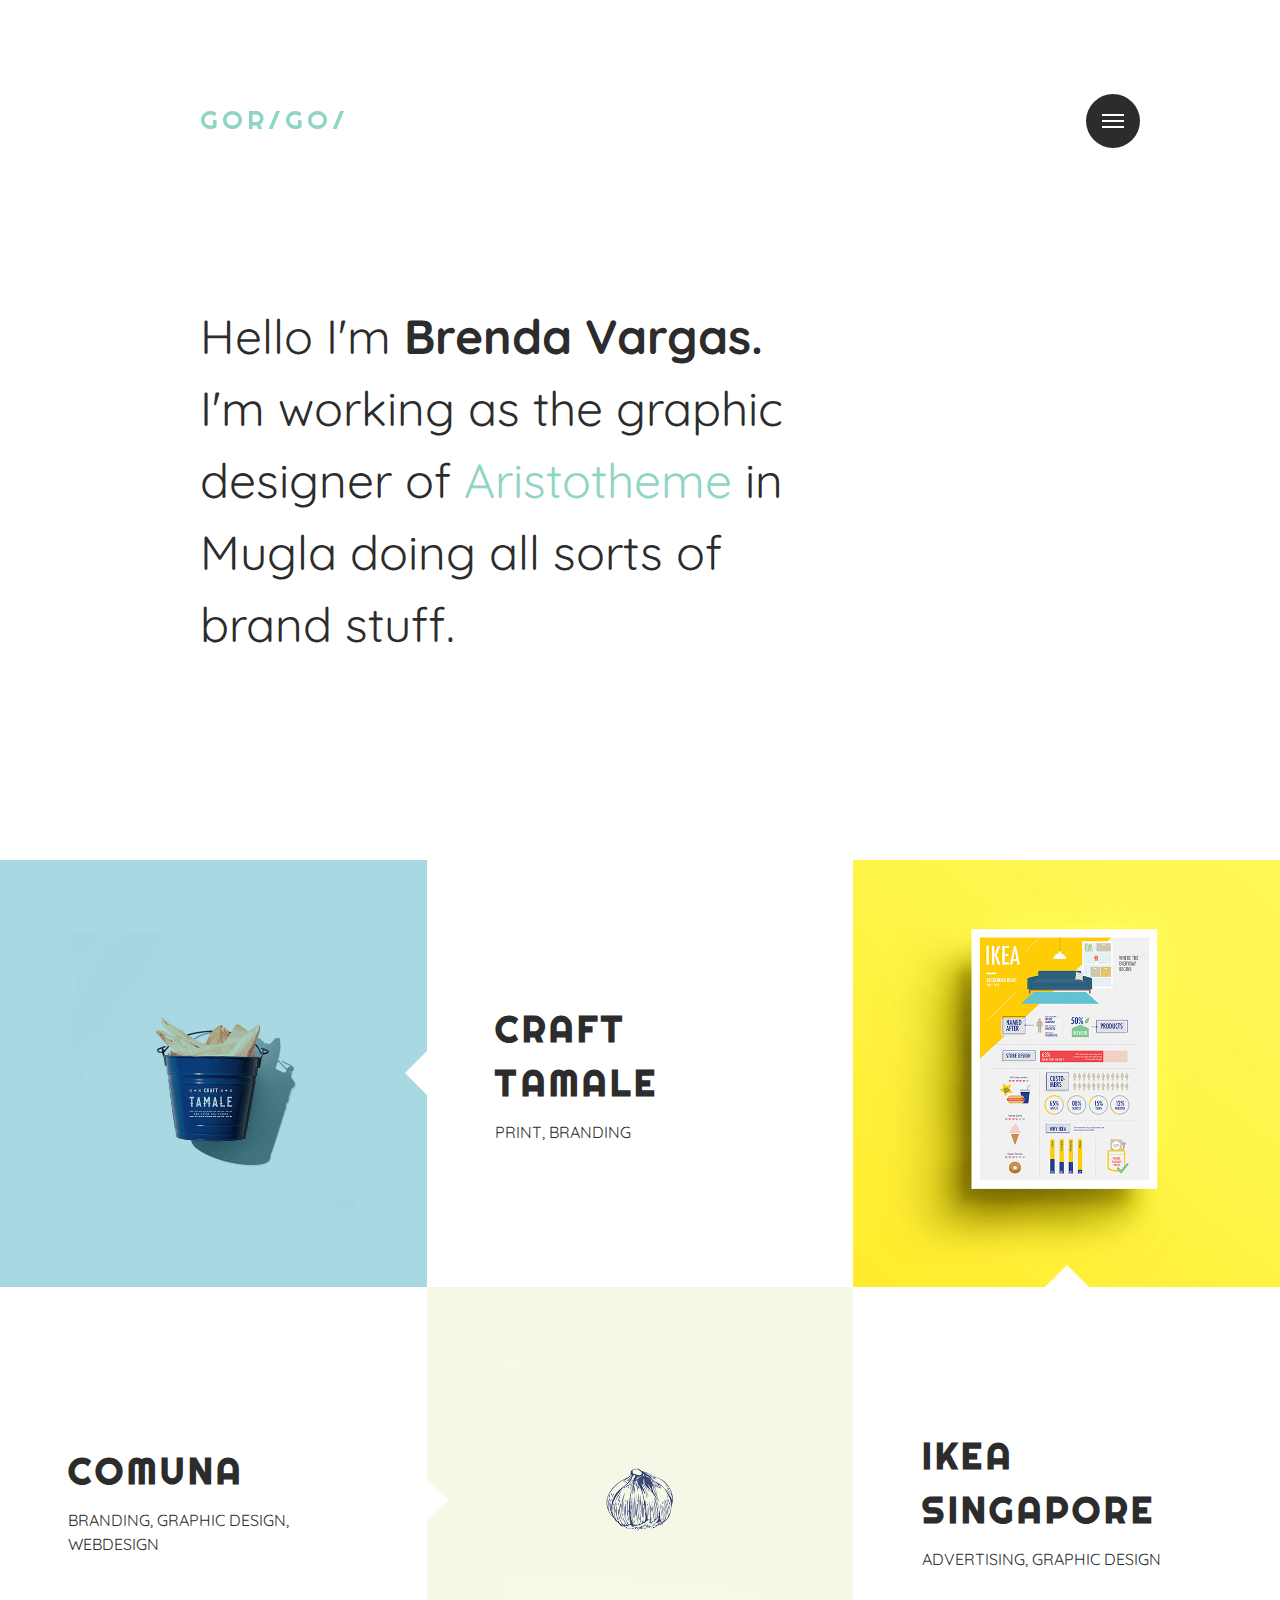
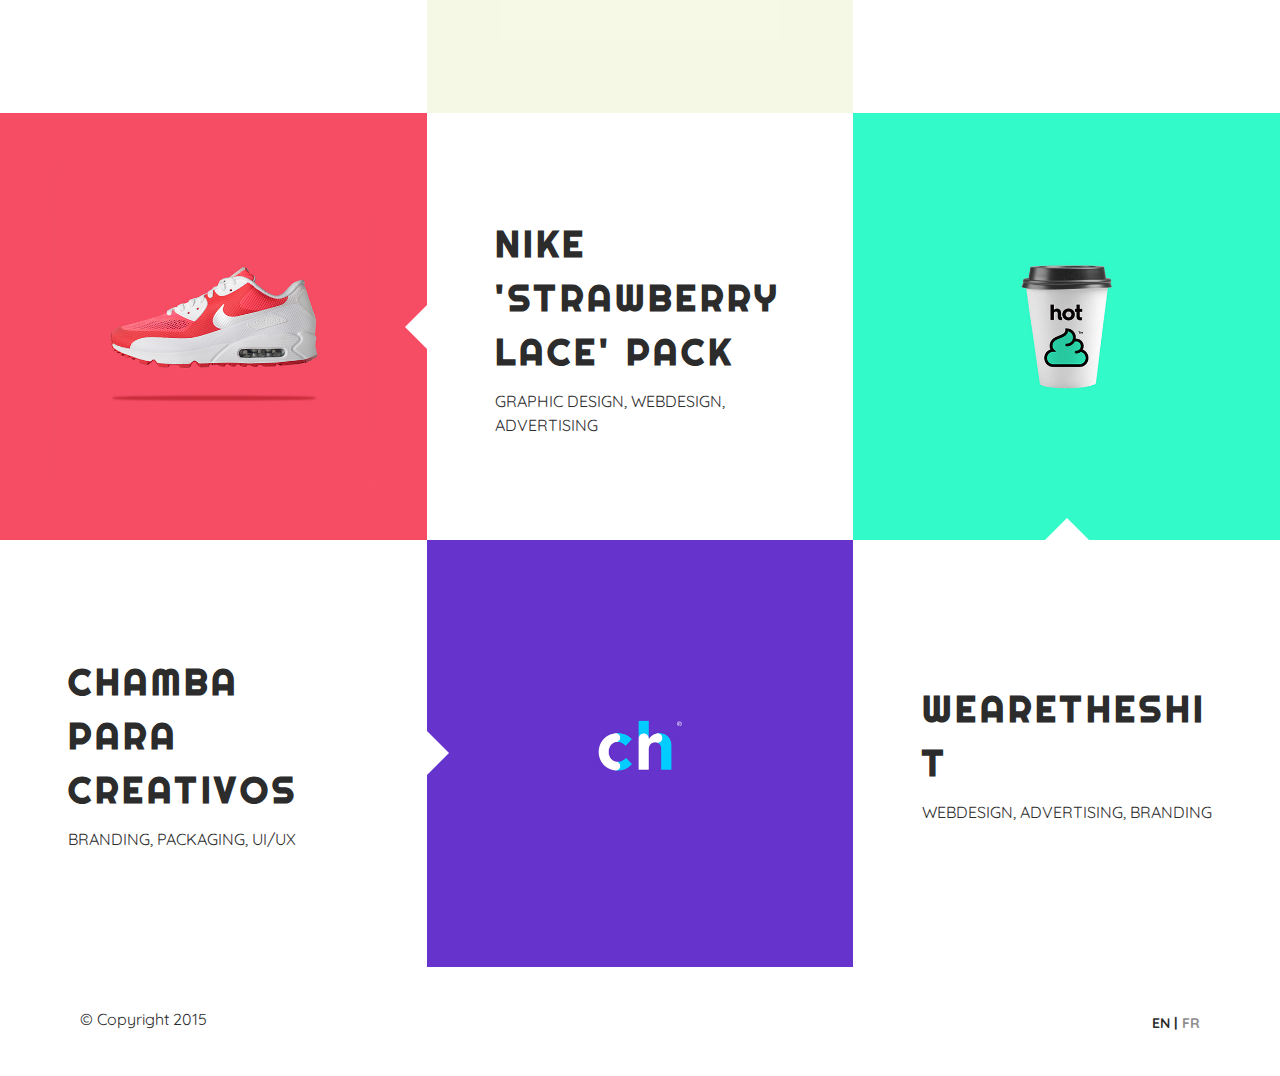
==== index.html @ 6a3af5d9 "template" ====
<!DOCTYPE html>
<html lang="en" class="no-js">
<head>
<meta http-equiv="Content-Type" content="text/html; charset=utf-8" >
    <meta charset="utf-8" />
    <meta name="viewport" content="width=device-width" />
    <meta http-equiv="x-ua-compatible" content="ie=edge">
    <title>GOR/GO/</title>
 
    <link rel="stylesheet" href="style.css" media="screen" />
   

    <link href='http://fonts.googleapis.com/css?family=Righteous&subset=latin,latin-ext' rel='stylesheet' type='text/css'>
    <link href='http://fonts.googleapis.com/css?family=Quicksand:300,400,700' rel='stylesheet' type='text/css'>

     <script src="scripts/modernizr.js"></script>

</head>

<body>


    
    <a href="#cd-nav" class="cd-nav-trigger">Menu 
        <span class="cd-nav-icon"></span>

        <svg x="0px" y="0px" width="54px" height="54px" viewBox="0 0 54 54">
            <circle fill="transparent" stroke="#90D4C5" stroke-width="2" cx="27" cy="27" r="25" stroke-dasharray="157 157" stroke-dashoffset="157"></circle>
        </svg>
    </a>
        
    <div id="cd-nav" class="cd-nav">
        <div class="cd-navigation-wrapper">
            <div class="cd-half-block">


                <nav>
                    <ul class="cd-primary-nav">
                        <li><a href="index.html" class="selected">Showcase</a></li>
                        <li><a href="news.html">News</a></li>
                        <li><a href="profile.html">Profile</a></li>
                        <li><a href="#">Docs</a></li>
                        <li><a href="#">Contact</a></li>
                    </ul>
                </nav>
            </div><!-- .cd-half-block -->
            
            <div class="cd-half-block">
                <address>
                    <ul class="cd-contact-info">
                        <li><a href="mailto:info@myemail.co">info@myemail.co</a></li>
                        <li>0244-12345678</li>
                    </ul>
                    <ul class="cd-contact-socials">
                        <li><a href="#0">Instagram</a></li>   
                        <li><a href="#0">Behance</a></li>   
                        <li><a href="#0">Dribbble</a></li>    
                    </ul>
                </address>
            </div> <!-- .cd-half-block -->
        </div> <!-- .cd-navigation-wrapper -->
    </div> <!-- .cd-nav -->

    <div class="site-container">

        <header class="site-header cf">
            <div class="site-title"><a href="index.html">GOR/GO/</a></div>

            <div class="cf"></div>

            <div class="site-tagline">
                <p>Hello  I'm <strong>Brenda Vargas.</strong> I'm working as the graphic designer of <a href="http://aristotheme.com" target="_blank">Aristotheme</a> in Mugla doing all sorts of brand stuff. </p>
            </div>
            
        </header><!-- / .site-header -->

        <section class="site-content">
            
            
            <div class="projects-feed cf">

                <article class="project cf">
                    <a href="portfolio-item.html" title="Craft Tamale">
                        <div class="thumb">
                            <div data-picture data-alt="">
                                <div data-src="img/portfolio-1.jpg"></div>
                                
                                <!--[if (lt IE 9) & (!IEMobile)]>
                                <div data-src="img/portfolio-1.jpg"></div>
                                <![endif]-->
                                
                                <noscript>
                                    <img src="img/portfolio-1.jpg" alt="" />
                                </noscript>
                            </div>
                        </div>

                        <div class="project-content-container">
                            <div class="project-content">
                                <div class="table">
                                    <div class="table-cell">
                                        <h2 class="thumbnail-title">Craft Tamale</h2>
                                        
                                        <p class="thumbnail-description">Print, Branding</p>
                                    </div>
                                </div>
                            </div>
                        </div>

                        <div class="overlay"></div>
                    </a>
                </article>
                <article class="project cf">
                    <a href="portfolio-item.html" title="IKEA Singapore">
                        <div class="thumb">
                            <div data-picture data-alt="">
                                <div data-src="img/portfolio-2.jpg"></div>
                                
                                <!--[if (lt IE 9) & (!IEMobile)]>
                                <div data-src="img/portfolio-2.jpg"></div>
                                <![endif]-->
                                
                                <noscript>
                                    <img src="img/portfolio-2.jpg" alt="" />
                                </noscript>
                            </div>
                        </div>

                        <div class="project-content-container">
                            <div class="project-content">
                                <div class="table">
                                    <div class="table-cell">
                                        <h2 class="thumbnail-title">IKEA Singapore</h2>
                                        
                                        <p class="thumbnail-description">Advertising, Graphic Design</p>
                                    </div>
                                </div>
                            </div>
                        </div>

                        <div class="overlay"></div>
                    </a>
                </article>
                <article class="project cf">
                    <a href="portfolio-item.html" title="Comuna">
                        <div class="thumb">
                            <div data-picture data-alt="">
                                <div data-src="img/portfolio-3.jpg"></div>
                                
                                <!--[if (lt IE 9) & (!IEMobile)]>
                                <div data-src="img/portfolio-3.jpg"></div>
                                <![endif]-->
                                
                                <noscript>
                                    <img src="img/portfolio-3.jpg" alt="" />
                                </noscript>
                            </div>
                        </div>

                        <div class="project-content-container">
                            <div class="project-content">
                                <div class="table">
                                    <div class="table-cell">
                                        <h2 class="thumbnail-title">Comuna</h2>
                                        
                                        <p class="thumbnail-description">Branding, Graphic Design, Webdesign</p>
                                    </div>
                                </div>
                            </div>
                        </div>

                        <div class="overlay"></div>
                    </a>
                </article>
                <article class="project cf">
                    <a href="portfolio-item.html" title="Nike 'Strawberry Lace' Pack">
                        <div class="thumb">
                            <div data-picture data-alt="">
                                <div data-src="img/portfolio-4.jpg"></div>
                                
                                <!--[if (lt IE 9) & (!IEMobile)]>
                                <div data-src="img/portfolio-4.jpg"></div>
                                <![endif]-->
                                
                                <noscript>
                                    <img src="img/portfolio-4.jpg" alt="" />
                                </noscript>
                            </div>
                        </div>

                        <div class="project-content-container">
                            <div class="project-content">
                                <div class="table">
                                    <div class="table-cell">
                                        <h2 class="thumbnail-title">Nike 'Strawberry Lace' Pack</h2>
                                        
                                        <p class="thumbnail-description">Graphic Design, Webdesign, Advertising</p>
                                    </div>
                                </div>
                            </div>
                        </div>

                        <div class="overlay"></div>
                    </a>
                </article>
                <article class="project cf">
                    <a href="portfolio-item.html" title="Wearetheshit">
                        <div class="thumb">
                            <div data-picture data-alt="">
                                <div data-src="img/portfolio-5.jpg"></div>
                                
                                <!--[if (lt IE 9) & (!IEMobile)]>
                                <div data-src="img/portfolio-5.jpg"></div>
                                <![endif]-->
                                
                                <noscript>
                                    <img src="img/portfolio-5.jpg" alt="" />
                                </noscript>
                            </div>
                        </div>

                        <div class="project-content-container">
                            <div class="project-content">
                                <div class="table">
                                    <div class="table-cell">
                                        <h2 class="thumbnail-title">Wearetheshit</h2>
                                        
                                        <p class="thumbnail-description">Webdesign, Advertising, Branding</p>
                                    </div>
                                </div>
                            </div>
                        </div>

                        <div class="overlay"></div>
                    </a>
                </article>
                <article class="project cf">
                    <a href="portfolio-item.html" title="Chamba para Creativos">
                        <div class="thumb">
                            <div data-picture data-alt="">
                                <div data-src="img/portfolio-6.jpg"></div>
                                
                                <!--[if (lt IE 9) & (!IEMobile)]>
                                <div data-src="img/portfolio-6.jpg"></div>
                                <![endif]-->
                                
                                <noscript>
                                    <img src="img/portfolio-6.jpg" alt="" />
                                </noscript>
                            </div>
                        </div>

                        <div class="project-content-container">
                            <div class="project-content">
                                <div class="table">
                                    <div class="table-cell">
                                        <h2 class="thumbnail-title">Chamba para Creativos</h2>
                                        
                                        <p class="thumbnail-description">Branding, Packaging, UI/UX</p>
                                    </div>
                                </div>
                            </div>
                        </div>

                        <div class="overlay"></div>
                    </a>
                </article>
            <!--END .projects-feed-->
            </div>
                        
        <!--END .site-content-->
        </section>

         <footer class="site-footer cf">
            <p class="footer-text">© Copyright 2015 </p>
            <nav class="languages" role="navigation">
              <ul>
             
                <li class="active"><a href="#">EN |</a></li>
                <li><a href="#">FR</a></li>
             
              </ul>
            </nav> 
        </footer>
    <!--END .site-container-->
    </div>

    <script src="scripts/jquery-2.1.4.min.js"></script>
    <script src="scripts/jquery.fitvids.js"></script>
    <script src="scripts/jquery.imagesloaded.min.js"></script>
    <script src="scripts/main.js"></script>  
 

</body>
</html>
---- style.css ----
/*
Template Name: Gorgo
Author: Levent Usta
Author URI: http://www.aristotheme.com
Description: A template by Aristotheme.
*/

/*=================================*/
/*  Table of Contents
/*  - Reset & Clearfix Styles
/*  - Main Styles
/*      - Titles
/*      - Navigation Styles
/*      - Projects Feed
/*          - Project Assets
/*          - Project Content
/*          - Paginations
/*  - News
/*  - Structure
/*  - Grid
/*  - Footer Styles
/*  - Media Queries


/*=================================*/

/*=================================*/
/* Reset & Clearfix Styles
/*=================================*/

html, body, div, span, applet, object, iframe, h1, h2, h3, h4, h5, h6, p, blockquote, pre, a, abbr, acronym, address, big, cite, code, del, dfn, em, font, img, ins, kbd, q, s, samp, small, strike, strong, sub, sup, tt, var, b, u, i, center, dl, dt, dd, ol, ul, li, fieldset, form, label, legend, table, caption, tbody, tfoot, thead, tr, th, td { margin: 0; padding: 0; border: 0; outline: 0; font-size: 100%; vertical-align: baseline; background: transparent; } body { line-height: 1; } ol, ul { list-style: none; } blockquote, q { quotes: none; } blockquote:before, blockquote:after, q:before, q:after { content: ''; content: none; } :focus { outline: 0; } ins { text-decoration: none; } del { text-decoration: line-through; } table { border-collapse: collapse; border-spacing: 0; }

.cf:before, .cf:after { content: " "; display: table; } .cf:after { clear: both; }

/*=================================*/
/* Main Styles
/*=================================*/

* { box-sizing: border-box; }
html {
    font-family: sans-serif; /* 1 */
    -ms-text-size-adjust: 100%; /* 2 */
    -webkit-text-size-adjust: 100%; /* 2 */
}
body {
    background: #FFFFFF;
    color: #2c2c2c;
    font-family: 'quicksand', Arial, sans-serif;
    font-size: 18px;
    line-height: 1.65;
    opacity: 0;
    overflow-x: hidden;
    transition: opacity 0.25s ease-in 0.1s;
    word-wrap: break-word;
    -webkit-text-size-adjust: none;
}
body.loaded,
.no-js body {
    opacity: 1;
}
a, a:visited {
    color: #90D4C5;
    text-decoration: none;
    transition: color 0.1s ease-in-out;
}
a:hover, a:active {
    color: #2c2c2c;
    text-decoration: none;
}

h1,h2,h3 {
    font-weight: bold;
    line-height: 1.5;
}
h1 {
    font-size: 2.2rem;
    letter-spacing: -1px;
    margin: 0 0 40px;
}

h2 {
    font-size: 1.8rem;
    margin: 0;
}

h3 {
    font-size: 1.4rem;
}

h4 {
    font-size: 1.2rem;
}

h5 {
    font-size: 1rem;
}

h6 {
    font-size: .8rem;
}

h3,
h4,
h5,
h6 {
    text-transform: uppercase;
    margin: 0 0 10px;
}
h4,
h5,
h6 {
   font-weight: normal;
}
p,li {
    font-weight: 400;
    font-size: 1.2rem;
    line-height: 1.5;
    margin: 0 0 20px;
}
small {
    font-weight: 300;
    font-size: 1rem;
    color: #747474
}
img {
    height: auto;
    max-width: 100%;
    vertical-align: bottom;
}

hr{
    border: 0;
    height: 4px;
    margin: 40px 0;
    background: #000;
}

pre,
code,
samp {
    font-family: "quicksand", Consolas, monospace;
    font-size: inherit;
}

pre,
code {
    background-color: #eee;
    border-radius: 3px;
}

pre {
    margin-top: 0;
    margin-bottom: 1rem;
    overflow-x: scroll;
    padding: 1rem;
}

.example {
  border-bottom-left-radius: 0;
  border-bottom-right-radius: 0;
  background-color: #fafafa;
  position: relative;
  padding: 2rem 1rem;
}

.example-title {
  position: absolute;
  top: 0;
  right: 0;
  background-color: #eee;
  padding: 0 1rem;
  border-top-right-radius: 3px;
  border-bottom-left-radius: 3px;
}
.example + pre {
  border-top-left-radius: 0;
  border-top-right-radius: 0;
  /*border: 1px solid #ccc;*/
  /*border-top: 0;*/
}
pre {
  margin-bottom: 2rem;
}

/*===== Titles =====*/
.site-title {
    font-family: 'Righteous',helvetica,sans-serif;
    font-size: 26px;
    color: #90D4C5;
    line-height: 1.5em;
    position: relative;
    z-index: 12;
    letter-spacing: 4px;
    margin-bottom: 120px;
}
.site-title a {
    position: fixed;
}
.site-title a,
.site-title a:visited { color: #90D4C5; }
.site-title a:hover,
.site-title a:active {
    color: #90D4C5;
    opacity: 0.8;
}
.site-title div { display: inline; }
.site-tagline {
    clear: both;
    margin-bottom: 40px;
    width: 100%;
}
.site-tagline p {
    color: #2c2c2c;
    font-size: 21px;
    text-align: left;
    width: 90%;
}
.site-tagline a,
.site-tagline a:visited { color: #90D4C5; }
.site-tagline a:hover {
    color: #2c2c2c;
}
/*=================================*/
/* Language Styles
/*=================================*/
.languages {
    position: relative;
    z-index: 1;
    float: right;
    -webkit-transition: -webkit-transform 0.5s;
    -moz-transition: -moz-transform 0.5s;
    transition: transform 0.5s;
}
.languages ul {
    list-style: none;
    margin: 0;
    padding: 0;
}
.languages ul li {
    display: inline-block;
    margin: 0;
}
.languages ul li a {
    color: #8e8e8e;
    font-weight: bold;
    font-size: 14px;
    line-height: 14px;
}
.languages ul li a:hover {
    color: #90D4C5; 
}

.languages ul li.active a {
    color: #2c2c2c;
}
/*=================================*/
/* Navigation Styles
/*=================================*/
.cd-nav-trigger {
    position: fixed;
    z-index: 999;
    right: 20px;
    top: 34px;
    height: 54px;
    width: 54px;
    background-color: #2c2c2c;
    border-radius: 50%;
    /* image replacement */
    overflow: hidden;
    text-indent: 100%;
    white-space: nowrap;
    -webkit-transition: -webkit-transform 0.5s;
    -moz-transition: -moz-transform 0.5s;
    transition: transform 0.5s;
}
.cd-nav-trigger .cd-nav-icon {
    /* icon created in CSS */
    position: absolute;
    z-index: 12;
    left: 50%;
    top: 50%;
    bottom: auto;
    right: auto;
    -webkit-transform: translateX(-50%) translateY(-50%);
    -moz-transform: translateX(-50%) translateY(-50%);
    -ms-transform: translateX(-50%) translateY(-50%);
    -o-transform: translateX(-50%) translateY(-50%);
    transform: translateX(-50%) translateY(-50%);
    width: 22px;
    height: 2px;
    background-color: #ffffff;
}
.cd-nav-trigger .cd-nav-icon::before, .cd-nav-trigger .cd-nav-icon:after {
    /* upper and lower lines of the menu icon */
    content: '';
    position: absolute;
    top: 0;
    right: 0;
    width: 100%;
    height: 100%;
    background-color: inherit;
    /* Force Hardware Acceleration in WebKit */
    -webkit-transform: translateZ(0);
    -moz-transform: translateZ(0);
    -ms-transform: translateZ(0);
    -o-transform: translateZ(0);
    transform: translateZ(0);
    -webkit-backface-visibility: hidden;
    backface-visibility: hidden;
    -webkit-transition: -webkit-transform 0.5s, width 0.5s, top 0.3s;
    -moz-transition: -moz-transform 0.5s, width 0.5s, top 0.3s;
    transition: transform 0.5s, width 0.5s, top 0.3s;
}
.cd-nav-trigger .cd-nav-icon::before {
    -webkit-transform-origin: right top;
    -moz-transform-origin: right top;
    -ms-transform-origin: right top;
    -o-transform-origin: right top;
    transform-origin: right top;
    -webkit-transform: translateY(-6px);
    -moz-transform: translateY(-6px);
    -ms-transform: translateY(-6px);
    -o-transform: translateY(-6px);
    transform: translateY(-6px);
}
.cd-nav-trigger .cd-nav-icon::after {
    -webkit-transform-origin: right bottom;
    -moz-transform-origin: right bottom;
    -ms-transform-origin: right bottom;
    -o-transform-origin: right bottom;
    transform-origin: right bottom;
    -webkit-transform: translateY(6px);
    -moz-transform: translateY(6px);
    -ms-transform: translateY(6px);
    -o-transform: translateY(6px);
    transform: translateY(6px);
}
.no-touch .cd-nav-trigger:hover .cd-nav-icon::after {
    top: 2px;
}
.no-touch .cd-nav-trigger:hover .cd-nav-icon::before {
    top: -2px;
}
.cd-nav-trigger svg {
    position: absolute;
    top: 0;
    left: 0;
}
.cd-nav-trigger circle {
    /* circle border animation */
    -webkit-transition: stroke-dashoffset 0.4s 0s;
    -moz-transition: stroke-dashoffset 0.4s 0s;
    transition: stroke-dashoffset 0.4s 0s;
}
.navigation-is-open .cd-nav-trigger {
    /* rotate trigger when navigation becomes visible */
    -webkit-transform: rotate(180deg);
    -moz-transform: rotate(180deg);
    -ms-transform: rotate(180deg);
    -o-transform: rotate(180deg);
    transform: rotate(180deg);
}
.navigation-is-open .cd-nav-trigger .cd-nav-icon::after,
.navigation-is-open .cd-nav-trigger .cd-nav-icon::before {
    /* animate arrow --> from hamburger to arrow */
    width: 50%;
    -webkit-transition: -webkit-transform 0.5s, width 0.5s;
    -moz-transition: -moz-transform 0.5s, width 0.5s;
    transition: transform 0.5s, width 0.5s;
}
.navigation-is-open .cd-nav-trigger .cd-nav-icon::before {
    -webkit-transform: rotate(45deg);
    -moz-transform: rotate(45deg);
    -ms-transform: rotate(45deg);
    -o-transform: rotate(45deg);
    transform: rotate(45deg);
}
.navigation-is-open .cd-nav-trigger .cd-nav-icon::after {
    -webkit-transform: rotate(-45deg);
    -moz-transform: rotate(-45deg);
    -ms-transform: rotate(-45deg);
    -o-transform: rotate(-45deg);
    transform: rotate(-45deg);
}
.no-touch .navigation-is-open .cd-nav-trigger:hover .cd-nav-icon::after, .no-touch .navigation-is-open .cd-nav-trigger:hover .cd-nav-icon::before {
    top: 0;
}
.navigation-is-open .cd-nav-trigger circle {
    stroke-dashoffset: 0;
    -webkit-transition: stroke-dashoffset 0.4s 0.3s;
    -moz-transition: stroke-dashoffset 0.4s 0.3s;
    transition: stroke-dashoffset 0.4s 0.3s;
}
.cd-nav {
    position: fixed;
    z-index: 12;
    top: 0;
    left: 0;
    height: 100%;
    width: 100%;
    background-color: #2c2c2c;
    visibility: hidden;
    -webkit-transition: visibility 0s 0.7s;
    -moz-transition: visibility 0s 0.7s;
    transition: visibility 0s 0.7s;
}
.cd-nav .cd-navigation-wrapper {
    /* all navigation content */
    padding: 20px;
    height: 100%;
    overflow-y: auto;
    -webkit-overflow-scrolling: touch;
   
    /* Force Hardware Acceleration in WebKit */
    -webkit-transform: translateZ(0);
    -moz-transform: translateZ(0);
    -ms-transform: translateZ(0);
    -o-transform: translateZ(0);
    transform: translateZ(0);
    -webkit-backface-visibility: hidden;
    backface-visibility: hidden;
    -webkit-transform: translateX(-50%);
    -moz-transform: translateX(-50%);
    -ms-transform: translateX(-50%);
    -o-transform: translateX(-50%);
    transform: translateX(-50%);
    -webkit-transition: -webkit-transform 0.7s;
    -moz-transition: -moz-transform 0.7s;
    transition: transform 0.7s;
    -webkit-transition-timing-function: cubic-bezier(0.86, 0.01, 0.77, 0.78);
    -moz-transition-timing-function: cubic-bezier(0.86, 0.01, 0.77, 0.78);
    transition-timing-function: cubic-bezier(0.86, 0.01, 0.77, 0.78);
}
.navigation-is-open .cd-nav {
    visibility: visible;
    -webkit-transition: visibility 0s 0s;
    -moz-transition: visibility 0s 0s;
    transition: visibility 0s 0s;
}
.navigation-is-open .cd-nav .cd-navigation-wrapper {
    -webkit-transform: translateX(0);
    -moz-transform: translateX(0);
    -ms-transform: translateX(0);
    -o-transform: translateX(0);
    transform: translateX(0);
    -webkit-transition: -webkit-transform 0.5s;
    -moz-transition: -moz-transform 0.5s;
    transition: transform 0.5s;
    -webkit-transition-timing-function: cubic-bezier(0.82, 0.01, 0.77, 0.78);
    -moz-transition-timing-function: cubic-bezier(0.82, 0.01, 0.77, 0.78);
    transition-timing-function: cubic-bezier(0.82, 0.01, 0.77, 0.78);
}
 
.cd-nav .cd-primary-nav {
    margin-top: 90px;
}
.cd-nav .cd-primary-nav a {
    font-size: 21px;
    display: inline-block;
}
.cd-nav .cd-primary-nav a.selected {
    color: #ffffff;
}
.no-touch .cd-nav .cd-primary-nav a:hover {
    color: #ffffff;
}
.cd-nav .cd-contact-info {
    margin-top: 20px;
    margin-bottom: 20px;
}
.cd-nav .cd-contact-info li {
    margin-bottom: 0.5em;
    line-height: 1.2;
    color: rgba(255, 255, 255, 0.3);
}
.cd-nav .cd-contact-info a {
    color: #ffffff;
    color: rgba(255, 255, 255, 0.3);
}
.cd-nav .cd-contact-info a:hover {
    color: #ffffff;
    color: rgba(255, 255, 255, 1);
}
.cd-nav .cd-contact-info span {
    display: block;
}
.cd-nav .cd-contact-info li, 
.cd-nav .cd-contact-info a, 
.cd-nav .cd-contact-info span {
    font-size: 18px;
}

.cd-nav .cd-contact-socials li {
    line-height: 1.8;
}
.cd-nav .cd-contact-socials a {
    color: rgba(255, 255, 255, 0.3);
    text-transform: uppercase;
    letter-spacing: 2px;
    font-size: 16px
}
.cd-nav .cd-contact-socials a:hover {
    color: #fff;
}
.no-js main {
    height: auto;
    overflow: visible;
}

.no-js .cd-nav {
    position: static;
    visibility: visible;
}
.no-js .cd-nav .cd-navigation-wrapper {
    height: auto;
    overflow: visible;
    padding: 100px 5%;
    -webkit-transform: translateX(0);
    -moz-transform: translateX(0);
    -ms-transform: translateX(0);
    -o-transform: translateX(0);
    transform: translateX(0);
}
/*===== Projects Feed =====*/
.projects-feed {
    clear: both;
}
.projects-feed .project {
    background: #fff;
    opacity: 0;
    overflow: hidden;
    position: relative;
    transition: opacity 0.25s ease-in 0.1s;
    width: 100%;
}
.no-js .projects-feed .project,
.projects-feed .loaded {
    opacity: 1;
}
.projects-feed .project .overlay {
    background: #ffffff;
    background: rgba(255, 255, 255, 0.6);
    height: 100%;
    opacity: 0;
    position: absolute;
    top: 0; right: 0; bottom: 0; left: 0;
    -webkit-transition: opacity 0.15s ease-in-out;
    transition: opacity 0.15s ease-in-out;
    width: 100%;
}
.no-touch .projects-feed .project a:hover .overlay {
    opacity: 1;
}
.projects-feed .project-content-container {
    position: relative;
    width: 100%;
    padding-bottom: 100%;
}
.projects-feed .project-content-container::before {
    border-left: 22px solid transparent;
    border-right: 22px solid transparent;
    border-bottom: 22px solid #fff;
    content: '';
    display: block;
    height: 0;
    margin: auto;
    position: absolute;
    top: -22px; left: 0; right: 0;
    width: 0;
}
.projects-feed .project-content {
    position: absolute;
    top: 0; right: 0; bottom: 0; left: 0;
    padding: 20px;
}
.table {
    display: table;
    height: 100%;
    width: 100%;
}
.table-cell {
    display: table-cell;
    height: 100%;
    width: 100%;
    vertical-align: middle;
}
.thumbnail-title {
    color: #2c2c2c;
    font-family: 'Righteous',helvetica,sans-serif;
    font-size: 21px;
    margin: 0 auto 10px auto;
    text-align: left;
    letter-spacing: 4px;
    text-transform:uppercase;
    max-width: 360px;
    width: 75%;
    word-wrap: break-word;
}
.thumbnail-description {
    color: #2c2c2c;
    font-family: 'quicksand', Arial, sans-serif;
    font-size: 16px;
    margin: 0 auto;
    max-height: 5em;
    max-width: 360px;
    text-align: left;
    width: 75%;
    text-transform: uppercase;
}
/*===== Project Assets =====*/
.thumb img {
    width: 100%;
    height: auto;
}
div.image,
div.audio,
div.video {
    text-align: center;
    transition: opacity 0.25s ease-in 0.1s;
}
.no-js div.image,
.no-js div.audio,
.no-js div.video,
div.loaded { opacity: 1; }
div.image img { width: 100%; }
 
.view {
    cursor: -webkit-zoom-in;
    cursor: -moz-zoom-in;
}
/*===== Project Content =====*/
.project-meta {
    font-family: 'quicksand', Arial, sans-serif;
    font-size: 14px;
    color: #BBBBBB;
    margin-top: 28px;
}
.project-meta > span::before {
    content: "\002F";
    margin: 0 5px 0 3px;
}
.project-meta > span:first-child::before { content: none; }
.project-meta a,
.project-meta a:visited {
    color: #BBBBBB;
    transition: opacity 0.2s ease-in-out;
}
.project-meta a:hover { color: #90D4C5; }
.project-meta .tags { margin-top: 17px; }
.project-meta .tags a { margin-left: 10px; }
.project-meta .tags a:first-child { margin-left: 0; }

/*===== Paginations =====*/
nav[role="navigation"] {
  text-align: center;
}

.cd-pagination {
  margin: 2em auto 2em;
  text-align: center;
}
.cd-pagination li {
  /* hide numbers on small devices */
  display: none;
  margin: 0 .2em;
}
.cd-pagination li.button {
  /* make sure prev next buttons are visible */
  display: inline-block;
}
.cd-pagination a, .cd-pagination span {
  display: inline-block;
  -webkit-user-select: none;
  -moz-user-select: none;
  -ms-user-select: none;
  user-select: none;
  /* use padding and font-size to change buttons size */
  padding: .6em .8em;
  font-size: 18p
  x;

}
.cd-pagination a {
  border: 1px solid #e6e6e6;
}
.no-touch .cd-pagination a:hover {
  background-color: #f2f2f2;
}
.cd-pagination a:active {
  /* click effect */
  -webkit-transform: scale(0.9);
  -moz-transform: scale(0.9);
  -ms-transform: scale(0.9);
  -o-transform: scale(0.9);
  transform: scale(0.9);
}
.cd-pagination a.disabled {
  /* button disabled */
  color: rgba(46, 64, 87, 0.4);
  pointer-events: none;
}
.cd-pagination a.disabled::before, .cd-pagination a.disabled::after {
  opacity: .4;
}
.cd-pagination .button:first-of-type a::before {
  content: '\00ab  ';
}
.cd-pagination .button:last-of-type a::after {
  content: ' \00bb';
}
.cd-pagination .current {
  /* selected number */
  background-color: #90D4C5;
  border-color: #90D4C5;
  color: #ffffff;
  pointer-events: none;
}
@media only screen and (min-width: 768px) {
  .cd-pagination li {
    display: inline-block;
  }
}
@media only screen and (min-width: 1170px) {
  .cd-pagination {
    margin: 4em auto 4em;
  }
}

.cd-pagination.custom-icons .button a {
  position: relative;

}
.cd-pagination.custom-icons .button:first-of-type a {
  padding-left: 2.4em;
}
.cd-pagination.custom-icons .button:last-of-type a {
  padding-right: 2.4em;
}
.cd-pagination.custom-icons .button:first-of-type a::before,
.cd-pagination.custom-icons .button:last-of-type a::after {
  content: '';
  position: absolute;
  display: inline-block;
  /* set size for custom icons */
  width: 16px;
  height: 16px;
  top: 50%;
  /* set margin-top = icon height/2 */
  margin-top: -8px;
  background: transparent url("img/cd-icon-arrow.svg") no-repeat center center;
}

.cd-pagination.custom-icons .button-main a {
  background: transparent url("img/portfolio-icon.svg") no-repeat center center;
}

.cd-pagination.custom-icons .button-main a:hover {
  background: transparent url("img/portfolio-icon.svg") no-repeat center center;
  border:1px solid #2c2c2c;
  -webkit-transition: border 1s;
  -moz-transition: border 1s;
  transition: border 1s;
}

.cd-pagination.custom-icons .button:first-of-type a::before {
  left: .8em;
}
.cd-pagination.custom-icons .button:last-of-type a::after {
  right: .8em;
  -webkit-transform: rotate(180deg);
  -moz-transform: rotate(180deg);
  -ms-transform: rotate(180deg);
  -o-transform: rotate(180deg);
  transform: rotate(180deg);
}

.cd-pagination.animated-buttons a, 
.cd-pagination.animated-buttons span {
  padding: 0 1.4em;
  height: 50px;
  line-height: 50px;
  overflow: hidden;
}
.cd-pagination.animated-buttons .button a {
  position: relative;
  padding: 0 2em;
}
.cd-pagination.animated-buttons .button:first-of-type a::before,
.cd-pagination.animated-buttons .button:last-of-type a::after {
  left: 50%;
  -webkit-transform: translateX(-50%);
  -moz-transform: translateX(-50%);
  -ms-transform: translateX(-50%);
  -o-transform: translateX(-50%);
  transform: translateX(-50%);
  right: auto;
  -webkit-transition: -webkit-transform 0.3s;
  -moz-transition: -moz-transform 0.3s;
  transition: transform 0.3s;
}
.cd-pagination.animated-buttons .button:last-of-type a::after {
  -webkit-transform: translateX(-50%) rotate(180deg);
  -moz-transform: translateX(-50%) rotate(180deg);
  -ms-transform: translateX(-50%) rotate(180deg);
  -o-transform: translateX(-50%) rotate(180deg);
  transform: translateX(-50%) rotate(180deg);
}
.cd-pagination.animated-buttons i {
  display: block;
  height: 100%;
  -webkit-transform: translateY(100%);
  -moz-transform: translateY(100%);
  -ms-transform: translateY(100%);
  -o-transform: translateY(100%);
  transform: translateY(100%);
  -webkit-transition: -webkit-transform 0.3s;
  -moz-transition: -moz-transform 0.3s;
  transition: transform 0.3s;
  font-style: normal;

}

.no-touch .cd-pagination.animated-buttons .button a:hover i {
  -webkit-transform: translateY(0);
  -moz-transform: translateY(0);
  -ms-transform: translateY(0);
  -o-transform: translateY(0);
  transform: translateY(0);
}

.no-touch .cd-pagination.animated-buttons .button:first-of-type a:hover::before {
  -webkit-transform: translateX(-50%) translateY(-50px);
  -moz-transform: translateX(-50%) translateY(-50px);
  -ms-transform: translateX(-50%) translateY(-50px);
  -o-transform: translateX(-50%) translateY(-50px);
  transform: translateX(-50%) translateY(-50px);
}

.no-touch .cd-pagination.animated-buttons .button:last-of-type a:hover::after {
  -webkit-transform: translateX(-50%) rotate(180deg) translateY(50px);
  -moz-transform: translateX(-50%) rotate(180deg) translateY(50px);
  -ms-transform: translateX(-50%) rotate(180deg) translateY(50px);
  -o-transform: translateX(-50%) rotate(180deg) translateY(50px);
  transform: translateX(-50%) rotate(180deg) translateY(50px);
}


/*===== News =====*/
.news .blog_item:nth-child(odd) {  background: #90D4C5; }
.news .blog_item:nth-child(even) {  background: #fafbfb; }
.blog_item {
    padding: 80px 50px;
    position: relative;
    transition: all 0.5s;
    cursor: pointer;
}
.blog_item h1, .blog_item h5 {
    transition: all 0.5s;
}
.blog_item h5 {
    font-size: 0.7em;
}
.blog_item .abs_bg {
    display: block;
    z-index: 1;
    position: absolute;
    left: 0;
    top: 0;
    width: 100%;
    height: 100%;
    background-size: cover;
    transition: all 0.5s;
    -ms-filter: "progid:DXImageTransform.Microsoft.Alpha(Opacity=0)";
    filter: alpha(opacity=0);
    -moz-opacity: 0;
    -khtml-opacity: 0;
    opacity: 0;
}
.blog_item .blog_item_inner {
    z-index: 2;
    position: relative;
}
.blog_item .full_link {
    z-index: 3;
    position: absolute;
    width: 100%;
    height: 100%;
    top:0;
    left:0;
}
.blog_item:hover {
    color: #fff;
    background: #000;
}
.blog_item:hover h1, .blog_item:hover h5 {
    color: #fff;
}
.blog_item:hover .abs_bg {
    -ms-filter: "progid:DXImageTransform.Microsoft.Alpha(Opacity=50)";
    filter: alpha(opacity=50);
    -moz-opacity: 0.5;
    -khtml-opacity: 0.5;
    opacity: 0.5;
}
.blog_item h1 {
    overflow: hidden;
    width: 100%;
    font-size: 1.4rem;
}
#blog .blog_item h1 {
    overflow: hidden;
}
/*===== Footer =====*/
.site-footer { padding: 40px 200px;}

/*=================================*/
/* Structure
/*=================================*/

.site-container {
    margin: 0 auto;
}
.site-header,
.page-desc {
    padding: 40px 20px;
    width: 100%;
}

.page-desc img {
    margin:40px 0;
}
.page-desc ul {
  margin: 60px 0;
}
.page-desc  li {
  list-style-type: disc;
  margin-left: 60px;
}
.row {
    margin-top: 40px;
}
.site-content {
    clear: both;
}
.site-content figure{
    margin:0;
    padding: 0;
}
.site-footer { padding: 40px 20px; }
.right {
    float: right;
    margin: 0px 0px 40px 40px ;
}
.left {
    float: left;
    margin: 0px 40px 40px 0px ;
}

/*=================================*/
/* Grid System
/*=================================*/

.row {
  overflow: hidden;
}
.large-1, .large-2, .large-3, .large-4 {
    width: 100%;
    margin-bottom: 40px;
}
.large-1:nth-child(1n), .large-2:nth-child(1n), .large-3:nth-child(1n), .large-4:nth-child(1n) {
    float: left;
}
.large-1:last-child, .large-2:last-child, .large-3:last-child, .large-4:last-child{
    float: right;
}



/*=================================*/
/* Footer Styles
/*=================================*/
.site-footer {
    color: #2c2c2c;
    font-family: 'quicksand', Arial, sans-serif;
}
.site-footer p { margin: 0; font-size: 16px;display: inline;}
.site-footer a,
.site-footer a:visited { color: #2c2c2c; }
.site-footer a:hover { color: #90D4C5; } 

/*=================================*/
/* Media Queries
/*=================================*/



@media only screen and (min-width: 401px) {

    /*===== Titles =====*/
    .site-tagline p { 
        font-size: 28px;
    }
    /*===== Navigations =====*/
    .cd-nav-trigger {
        top: 34px;
        right: 40px;
    }
    .cd-nav .cd-navigation-wrapper {
        padding: 40px;
    }
    /*===== Projects =====*/
    .projects-feed .thumb,
    .projects-feed .project-content-container {
        float: left;
        width: 50%;
    }
    .projects-feed .project-content-container { padding-bottom: 50%; }
    .projects-feed .project:nth-child(2n) .thumb { float: right; }
    /* Thumb on the left */
    .projects-feed .project:nth-child(2n+1) .project-content-container::before {
        border-top: 22px solid transparent;
        border-left: none;
        border-bottom: 22px solid transparent;
        border-right: 22px solid #fff;
            left: -22px; top: 0; bottom: 0; right: initial;
    }
    /* Thumb on the right */
    .projects-feed .project:nth-child(2n) .project-content-container::before {
        border-top: 22px solid transparent;
        border-right: none;
        border-bottom: 22px solid transparent;
        border-left: 22px solid #fff;
        left: initial; top: 0; bottom: 0; right: -22px;
    }
    /*===== Footer =====*/
    .site-footer { padding: 40px }

}

@media only screen and (min-width: 600px) {

    /*===== Structures =====*/
    .site-header,
    .page-desc {
        padding: 60px;
    }
    .page-desc {
        width: 75%;
    }
    .page-desc h1,
    .page-desc h2,
    .page-desc h3{
        font-size: 2.8rem;
    }
    /*===== Titles =====*/
    .site-title {
        margin-bottom: 120px;
    }
    .site-tagline {
        margin-bottom: 60px;
    }
    .site-tagline p { 
        font-size: 36px;
    }
    /*===== Navigations =====*/
    .cd-nav-trigger {
        top: 52px;
        right: 60px;
    }
    .cd-nav .cd-navigation-wrapper {
        padding: 60px 59px 60px calc(1px + 59px);
    }
    .cd-nav .cd-navigation-wrapper::after {
        clear: both;
        content: "";
        display: table;
    }
    .cd-nav .cd-half-block {
        width: 50%;
        float: left;
    }
    .cd-nav .cd-primary-nav {
        margin-top: 160px;
    }
    .cd-nav .cd-primary-nav a {
        font-size: 36px;
    }
    .cd-nav .cd-contact-info {
        margin-top: 160px;
        margin-bottom: 80px;
        text-align: right;
    }
    .cd-nav .cd-contact-info li {
        margin-bottom: 2em;
    }
    .cd-nav .cd-contact-socials {
        text-align: right;
    }
    /*===== Blog =====*/
    .blog_item h1 {
        font-size: 2rem;
        width: 75%;
    }
    .blog_item h5 {
        font-size: 0.8rem;
    }
    .blog_item {
        padding: 100px 50px;
    }
    /*===== Footer =====*/
    .site-footer { padding: 40px 60px; }


}

@media only screen and (min-width: 801px) {

    /*===== Structures =====*/
    .site-header,
    .page-desc {
        padding: 80px;
    }
    .row {
        margin-top: 80px;
    }
    /*===== Titles =====*/
    .site-title {
        margin-bottom: 160px;
    }
    .site-tagline {
        margin-bottom: 80px;
    }
    .site-tagline p { 
        font-size: 42px;
    }
    /*===== Navigations =====*/
    .cd-nav-trigger {
        top: 74px;
        right: 80px;
    }
    .cd-nav .cd-navigation-wrapper {
        padding: 60px 79px 60px calc(1px + 79px);
    }
    .cd-nav .cd-primary-nav a {
        font-size: 42px;
    }
    .cd-nav .cd-contact-info li, 
    .cd-nav .cd-contact-info a, 
    .cd-nav .cd-contact-info span {
        font-size: 21px;
    }
    /*===== Footer =====*/
    .site-footer { padding: 40px 80px; }
    .footer-text { float: left; }
    .footer-misc { float: right; }
    /*===== Projects =====*/
    .thumbnail-title {
        font-size: 28px;
    }
    .is_page .projects-feed { margin-top: 150px; }
    .projects-feed .project { float: left; }
    .projects-feed .project:nth-child(3n+1),
    .projects-feed .project:nth-child(3n+3) {
        /*max-width: 800px;*/
        width: 66.6667%;
    }
    .projects-feed .project:nth-child(3n+2) {
        float: right;
        /*max-width: 400px;*/
        width: 33.3333%;
    }
    .projects-feed .project:nth-child(3n+1) .thumb { float: left; }
    .projects-feed .project:nth-child(3n+3) .thumb { float: right; }
    .projects-feed .project:nth-child(3n+2) .thumb,
    .projects-feed .project:nth-child(3n+2) .project-content-container {
        float: none;
        width: 100%;
    }
    .projects-feed .project:nth-child(3n+2) .project-content-container { padding-bottom: 100%; }
    /* Thumb on the left */
    .projects-feed .project:nth-child(3n+1) .project-content-container::before {
        border-top: 22px solid transparent;
        border-left: none;
        border-bottom: 22px solid transparent;
        border-right: 22px solid #fff;
            left: -22px; top: 0; bottom: 0; right: initial;
    }
    /* Thumb on the top */
    .projects-feed .project:nth-child(3n+2) .project-content-container::before {
        border-left: 22px solid transparent;
        border-top: none;
        border-right: 22px solid transparent;
        border-bottom: 22px solid #fff;
            left: 0; top: -22px; bottom: initial; right: 0;
    }
    /* Thumb on the right */
    .projects-feed .project:nth-child(3n+3) .project-content-container::before {
        border-top: 22px solid transparent;
        border-right: none;
        border-bottom: 22px solid transparent;
        border-left: 22px solid #fff;
            left: initial; top: 0; bottom: 0; right: -22px;
    }
    /*===== Paginations =====*/

    /*===== Grid =====*/
    .large-1 {
      width: 100%;
    }

    .large-1:nth-child(1n) {
      float: left;
    }

    .large-1:last-child {
      float: right;
    }

    .large-2 {
      width: 40%;
    }

    .large-2:nth-child(1n) {
      float: left;
    }

    .large-2:last-child {
      float: right;
    }

    .large-3 {
      width: 30%;
    }

    .large-3:nth-child(1n) {
      float: left;
    }

    .large-3:last-child {
      float: right;
    }

    .large-4 {
      width: 20%;
    }

    .large-4:nth-child(1n) {
      float: left;
    }

    .large-4:last-child {
      float: right;
    }

    
}

@media only screen and (min-width: 1200px) {

    /*===== Structures =====*/
    .site-header,
    .page-desc {
        padding: 100px 200px;
    }
    .row {
        margin-top: 120px;
    }
    /*===== Titles =====*/
    .site-title {
        margin-bottom: 200px;
    }
    .site-tagline {
        margin-bottom: 100px;
        width: 75%;
    }
    .site-tagline p { 
        font-size: 48px;
    }
    .site-tagline h1 { 
        font-size: 3.2rem;
    }
    .site-tagline h5 { 
        font-size: 1.4rem;
    }
    /*===== Navigations =====*/
    .cd-nav-trigger {
        top: 94px;
        right: 140px;
    }
    .cd-nav .cd-navigation-wrapper {
        padding: 60px 140px 60px calc(58px + 140px);
    }
    .cd-nav .cd-primary-nav a {
        font-size: 54px;
    }
    .cd-nav .cd-contact-info li, 
    .cd-nav .cd-contact-info a, 
    .cd-nav .cd-contact-info span {
        font-size: 24px;
    }
    /*===== Projects =====*/
    .thumbnail-title {
        font-size: 36px;
    }
    /*===== Paginations =====*/

    /*===== Blog =====*/
    .blog_item h1 {
        width: 75%;
        font-size: 3.2rem;
    }
    .blog_item{
        padding: 200px;
    }
    .blog_item h5 {
        font-size: 1rem;
    }
    /*===== Main Styles =====*/
    h1 {
        font-size: 3.2rem;
    }

    h2 {
        font-size: 2.6rem;
    }

    h3 {
        font-size: 2.3rem;
    }

    h4 {
        font-size: 1.8rem;
    }

    h5 {
        font-size: 1.4rem;
    }

    h6 {
        font-size: 1rem;
    }

}
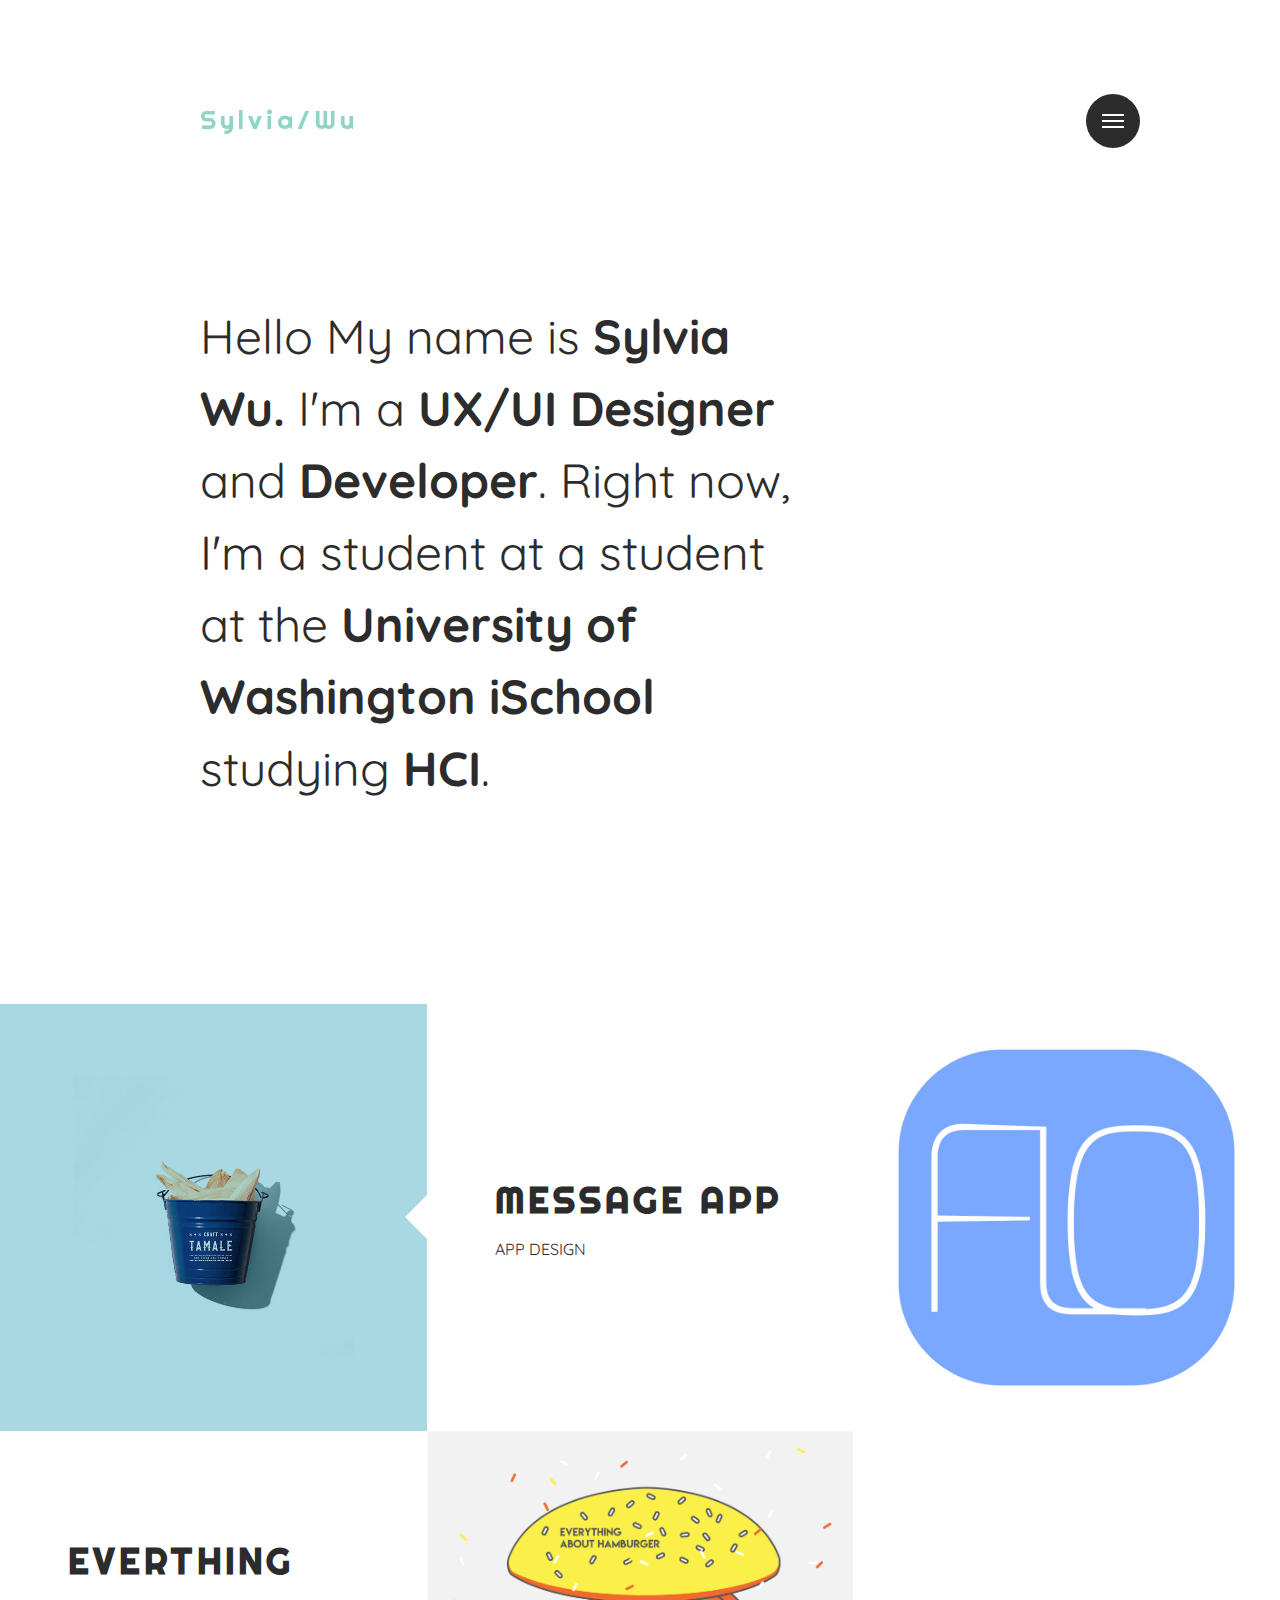
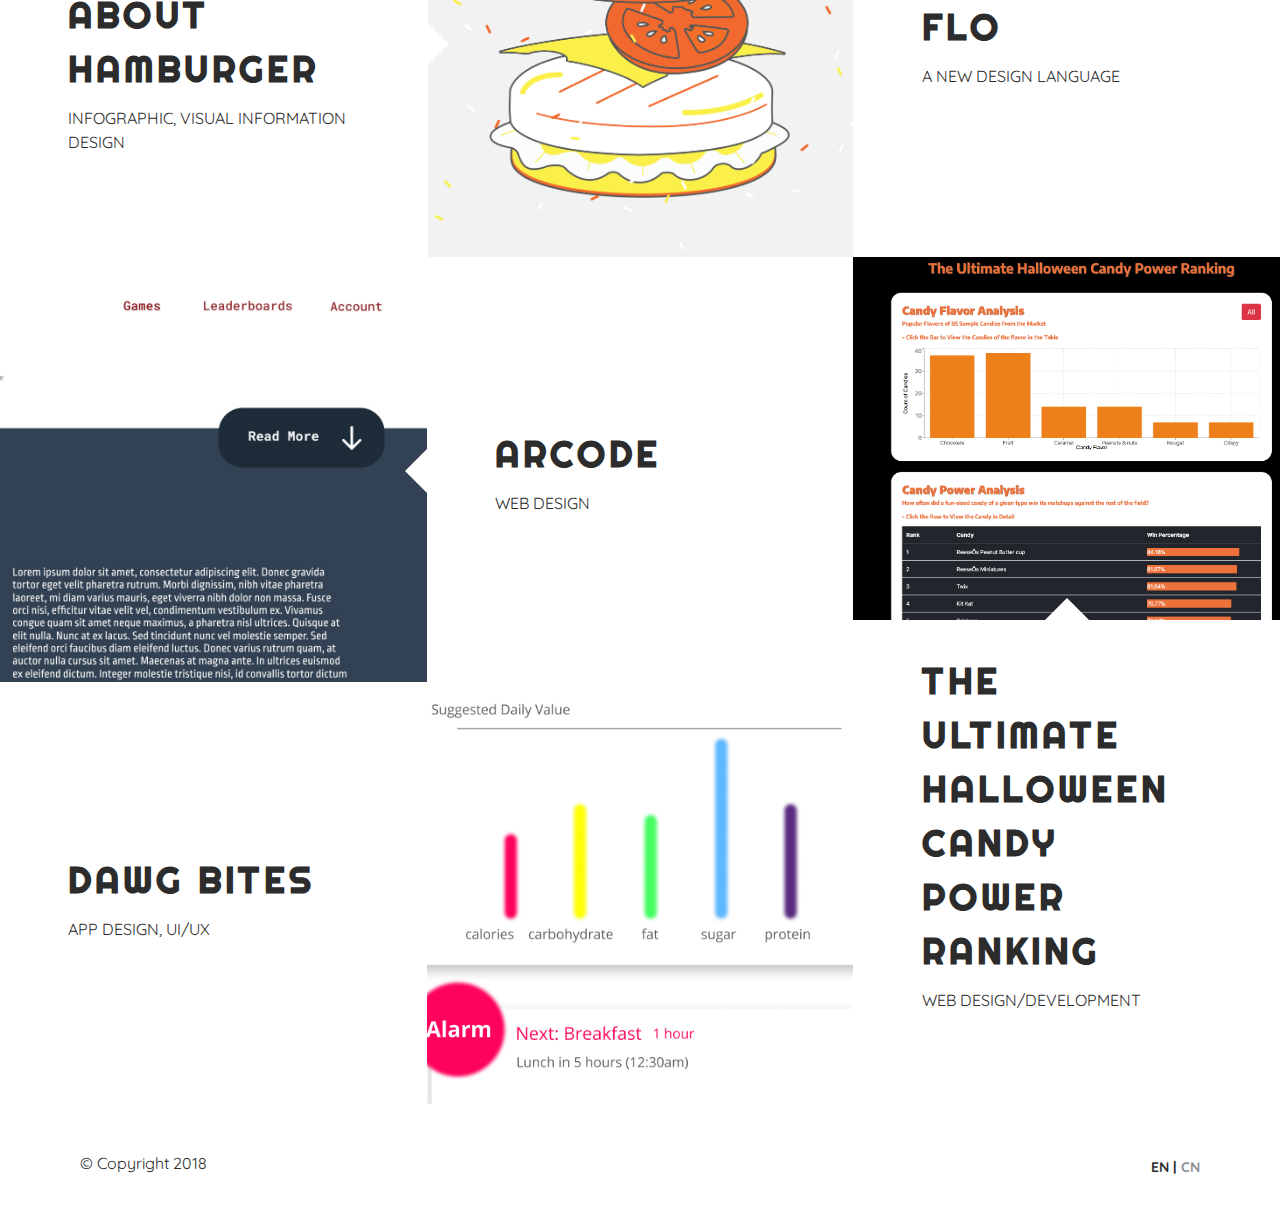
==== commit b3caa30b: "draft-1" ====
--- a/index.html
+++ b/index.html
@@ -5,7 +5,7 @@
     <meta charset="utf-8" />
     <meta name="viewport" content="width=device-width" />
     <meta http-equiv="x-ua-compatible" content="ie=edge">
-    <title>GOR/GO/</title>
+    <title>SW</title>
  
     <link rel="stylesheet" href="style.css" media="screen" />
    
@@ -48,8 +48,8 @@
             <div class="cd-half-block">
                 <address>
                     <ul class="cd-contact-info">
-                        <li><a href="mailto:info@myemail.co">info@myemail.co</a></li>
-                        <li>0244-12345678</li>
+                        <li><a href="mailto:xilinw@uw.edu">xilinw@uw.edu</a></li>
+                        <li>(206)954-2392</li>
                     </ul>
                     <ul class="cd-contact-socials">
                         <li><a href="#0">Instagram</a></li>   
@@ -64,12 +64,13 @@
     <div class="site-container">
 
         <header class="site-header cf">
-            <div class="site-title"><a href="index.html">GOR/GO/</a></div>
+            <div class="site-title"><a href="index.html">Sylvia/Wu</a></div>
 
             <div class="cf"></div>
 
             <div class="site-tagline">
-                <p>Hello  I'm <strong>Brenda Vargas.</strong> I'm working as the graphic designer of <a href="http://aristotheme.com" target="_blank">Aristotheme</a> in Mugla doing all sorts of brand stuff. </p>
+                <p>Hello  My name is <strong>Sylvia Wu.</strong> I'm a <strong>UX/UI Designer</strong> and <strong>Developer</strong>. 
+                    Right now, I'm a student at a student at the <strong>University of Washington iSchool</strong> studying <strong>HCI</strong>.</p>
             </div>
             
         </header><!-- / .site-header -->
@@ -99,9 +100,9 @@
                             <div class="project-content">
                                 <div class="table">
                                     <div class="table-cell">
-                                        <h2 class="thumbnail-title">Craft Tamale</h2>
-                                        
-                                        <p class="thumbnail-description">Print, Branding</p>
+                                        <h2 class="thumbnail-title">Message App</h2>
+                                        
+                                        <p class="thumbnail-description">App Design</p>
                                     </div>
                                 </div>
                             </div>
@@ -130,9 +131,9 @@
                             <div class="project-content">
                                 <div class="table">
                                     <div class="table-cell">
-                                        <h2 class="thumbnail-title">IKEA Singapore</h2>
-                                        
-                                        <p class="thumbnail-description">Advertising, Graphic Design</p>
+                                        <h2 class="thumbnail-title">FLO</h2>
+                                        
+                                        <p class="thumbnail-description">A New Design Language</p>
                                     </div>
                                 </div>
                             </div>
@@ -145,25 +146,25 @@
                     <a href="portfolio-item.html" title="Comuna">
                         <div class="thumb">
                             <div data-picture data-alt="">
+                                <div data-src="img/portfolio-3.png"></div>
+                                
+                                <!--[if (lt IE 9) & (!IEMobile)]>
                                 <div data-src="img/portfolio-3.jpg"></div>
-                                
-                                <!--[if (lt IE 9) & (!IEMobile)]>
-                                <div data-src="img/portfolio-3.jpg"></div>
-                                <![endif]-->
-                                
-                                <noscript>
-                                    <img src="img/portfolio-3.jpg" alt="" />
-                                </noscript>
-                            </div>
-                        </div>
-
-                        <div class="project-content-container">
-                            <div class="project-content">
-                                <div class="table">
-                                    <div class="table-cell">
-                                        <h2 class="thumbnail-title">Comuna</h2>
-                                        
-                                        <p class="thumbnail-description">Branding, Graphic Design, Webdesign</p>
+                                <![endif]-->
+                                
+                                <noscript>
+                                    <img src="img/portfolio-3.png" alt="" />
+                                </noscript>
+                            </div>
+                        </div>
+
+                        <div class="project-content-container">
+                            <div class="project-content">
+                                <div class="table">
+                                    <div class="table-cell">
+                                        <h2 class="thumbnail-title">Everthing About Hamburger</h2>
+                                        
+                                        <p class="thumbnail-description">Infographic, Visual Information Design</p>
                                     </div>
                                 </div>
                             </div>
@@ -176,25 +177,25 @@
                     <a href="portfolio-item.html" title="Nike 'Strawberry Lace' Pack">
                         <div class="thumb">
                             <div data-picture data-alt="">
+                                <div data-src="img/portfolio-4.png"></div>
+                                
+                                <!--[if (lt IE 9) & (!IEMobile)]>
                                 <div data-src="img/portfolio-4.jpg"></div>
-                                
-                                <!--[if (lt IE 9) & (!IEMobile)]>
-                                <div data-src="img/portfolio-4.jpg"></div>
-                                <![endif]-->
-                                
-                                <noscript>
-                                    <img src="img/portfolio-4.jpg" alt="" />
-                                </noscript>
-                            </div>
-                        </div>
-
-                        <div class="project-content-container">
-                            <div class="project-content">
-                                <div class="table">
-                                    <div class="table-cell">
-                                        <h2 class="thumbnail-title">Nike 'Strawberry Lace' Pack</h2>
-                                        
-                                        <p class="thumbnail-description">Graphic Design, Webdesign, Advertising</p>
+                                <![endif]-->
+                                
+                                <noscript>
+                                    <img src="img/portfolio-4.png" alt="" />
+                                </noscript>
+                            </div>
+                        </div>
+
+                        <div class="project-content-container">
+                            <div class="project-content">
+                                <div class="table">
+                                    <div class="table-cell">
+                                        <h2 class="thumbnail-title">Arcode</h2>
+                                        
+                                        <p class="thumbnail-description">Web Design</p>
                                     </div>
                                 </div>
                             </div>
@@ -207,25 +208,25 @@
                     <a href="portfolio-item.html" title="Wearetheshit">
                         <div class="thumb">
                             <div data-picture data-alt="">
+                                <div data-src="img/portfolio-5.png"></div>
+                                
+                                <!--[if (lt IE 9) & (!IEMobile)]>
                                 <div data-src="img/portfolio-5.jpg"></div>
-                                
-                                <!--[if (lt IE 9) & (!IEMobile)]>
-                                <div data-src="img/portfolio-5.jpg"></div>
-                                <![endif]-->
-                                
-                                <noscript>
-                                    <img src="img/portfolio-5.jpg" alt="" />
-                                </noscript>
-                            </div>
-                        </div>
-
-                        <div class="project-content-container">
-                            <div class="project-content">
-                                <div class="table">
-                                    <div class="table-cell">
-                                        <h2 class="thumbnail-title">Wearetheshit</h2>
-                                        
-                                        <p class="thumbnail-description">Webdesign, Advertising, Branding</p>
+                                <![endif]-->
+                                
+                                <noscript>
+                                    <img src="img/portfolio-5.png" alt="" />
+                                </noscript>
+                            </div>
+                        </div>
+
+                        <div class="project-content-container">
+                            <div class="project-content">
+                                <div class="table">
+                                    <div class="table-cell">
+                                        <h2 class="thumbnail-title">The Ultimate Halloween Candy Power Ranking</h2>
+                                        
+                                        <p class="thumbnail-description">Web Design/Development</p>
                                     </div>
                                 </div>
                             </div>
@@ -238,25 +239,25 @@
                     <a href="portfolio-item.html" title="Chamba para Creativos">
                         <div class="thumb">
                             <div data-picture data-alt="">
+                                <div data-src="img/portfolio-6.png"></div>
+                                
+                                <!--[if (lt IE 9) & (!IEMobile)]>
                                 <div data-src="img/portfolio-6.jpg"></div>
-                                
-                                <!--[if (lt IE 9) & (!IEMobile)]>
-                                <div data-src="img/portfolio-6.jpg"></div>
-                                <![endif]-->
-                                
-                                <noscript>
-                                    <img src="img/portfolio-6.jpg" alt="" />
-                                </noscript>
-                            </div>
-                        </div>
-
-                        <div class="project-content-container">
-                            <div class="project-content">
-                                <div class="table">
-                                    <div class="table-cell">
-                                        <h2 class="thumbnail-title">Chamba para Creativos</h2>
-                                        
-                                        <p class="thumbnail-description">Branding, Packaging, UI/UX</p>
+                                <![endif]-->
+                                
+                                <noscript>
+                                    <img src="img/portfolio-6.png" alt="" />
+                                </noscript>
+                            </div>
+                        </div>
+
+                        <div class="project-content-container">
+                            <div class="project-content">
+                                <div class="table">
+                                    <div class="table-cell">
+                                        <h2 class="thumbnail-title">DAWG Bites</h2>
+                                        
+                                        <p class="thumbnail-description">App Design, UI/UX</p>
                                     </div>
                                 </div>
                             </div>
@@ -271,17 +272,17 @@
         <!--END .site-content-->
         </section>
 
-         <footer class="site-footer cf">
-            <p class="footer-text">© Copyright 2015 </p>
-            <nav class="languages" role="navigation">
-              <ul>
-             
-                <li class="active"><a href="#">EN |</a></li>
-                <li><a href="#">FR</a></li>
-             
-              </ul>
-            </nav> 
-        </footer>
+        <footer class="site-footer cf">
+                <p class="footer-text">© Copyright 2018 </p>
+                <nav class="languages" role="navigation">
+                  <ul>
+                 
+                    <li class="active"><a href="#">EN |</a></li>
+                    <li><a href="#">CN</a></li>
+                 
+                  </ul>
+                </nav> 
+            </footer>
     <!--END .site-container-->
     </div>
 
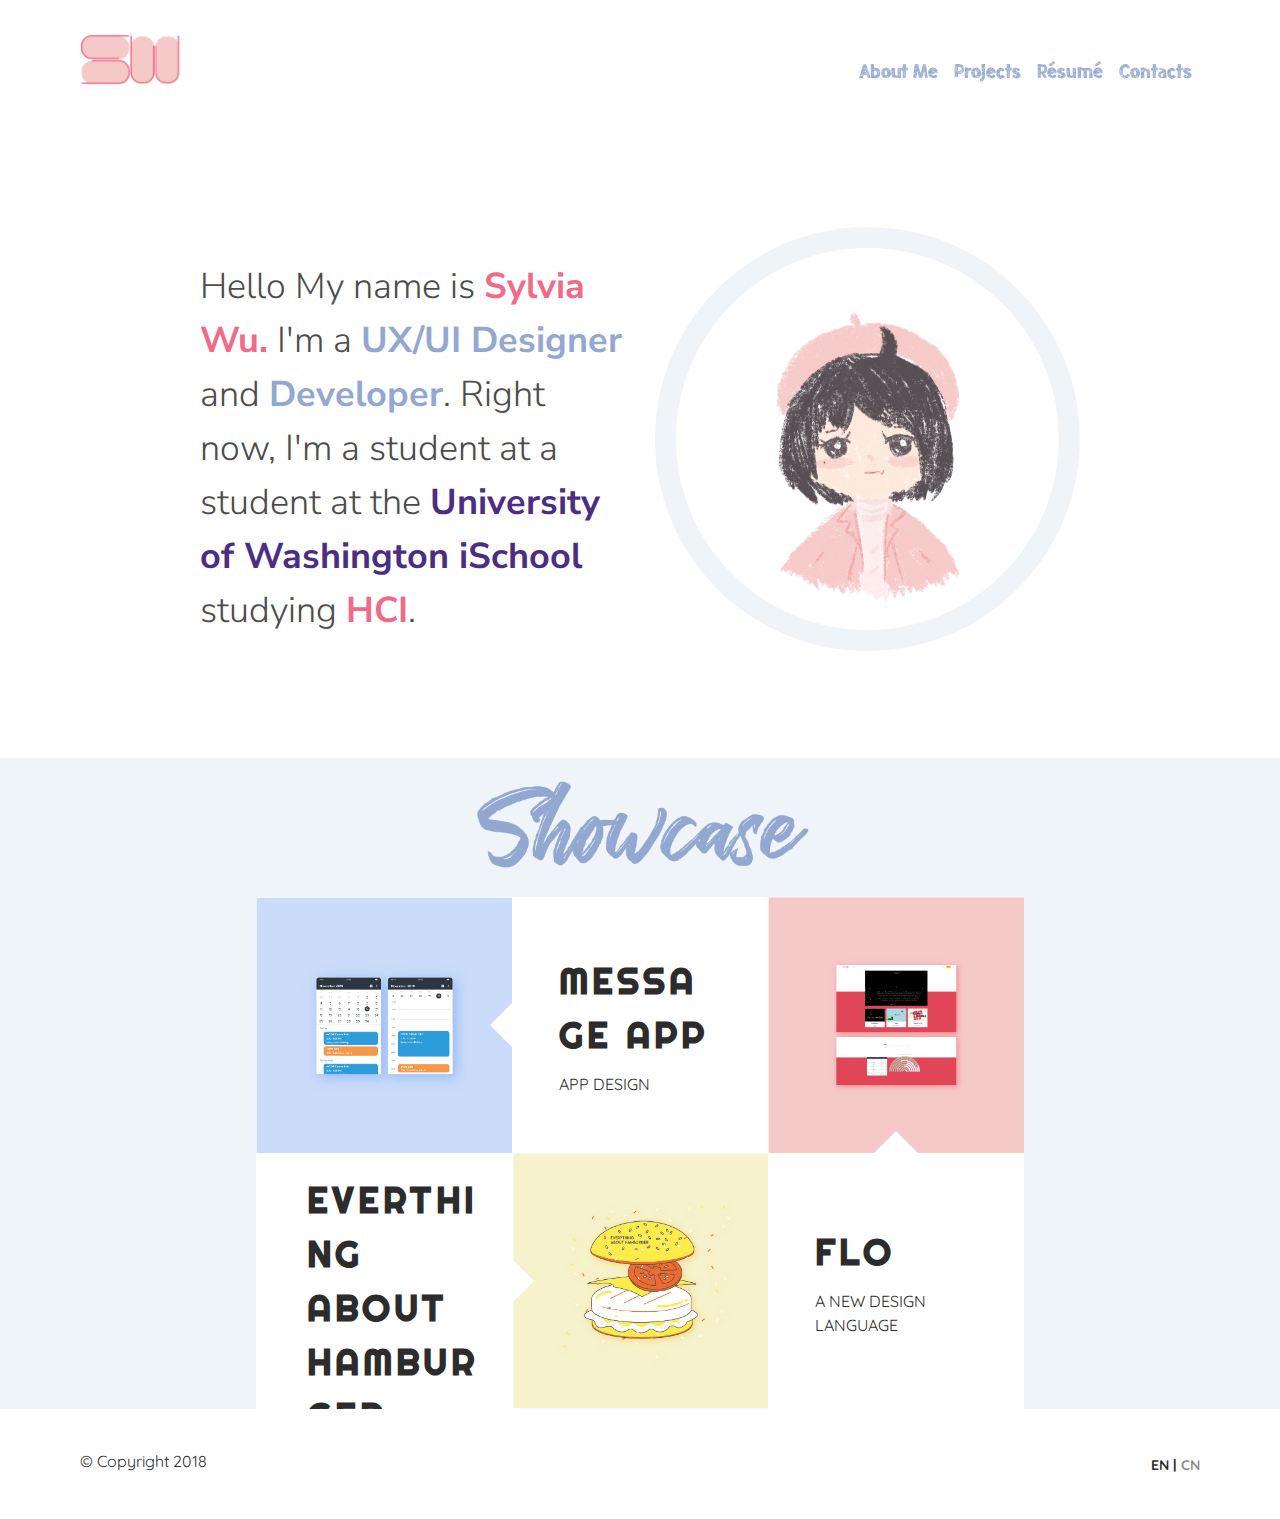
==== commit f07eb55e: "1" ====
--- a/index.html
+++ b/index.html
@@ -3,7 +3,8 @@
 <head>
 <meta http-equiv="Content-Type" content="text/html; charset=utf-8" >
     <meta charset="utf-8" />
-    <meta name="viewport" content="width=device-width" />
+    <meta name="viewport" content="width=device-width, initial-scale=1, shrink-to-fit=no">
+    <link rel="stylesheet" href="https://maxcdn.bootstrapcdn.com/bootstrap/4.0.0/css/bootstrap.min.css" integrity="sha384-Gn5384xqQ1aoWXA+058RXPxPg6fy4IWvTNh0E263XmFcJlSAwiGgFAW/dAiS6JXm" crossorigin="anonymous">
     <meta http-equiv="x-ua-compatible" content="ie=edge">
     <title>SW</title>
  
@@ -21,268 +22,218 @@
 
 
     
-    <a href="#cd-nav" class="cd-nav-trigger">Menu 
-        <span class="cd-nav-icon"></span>
-
-        <svg x="0px" y="0px" width="54px" height="54px" viewBox="0 0 54 54">
-            <circle fill="transparent" stroke="#90D4C5" stroke-width="2" cx="27" cy="27" r="25" stroke-dasharray="157 157" stroke-dashoffset="157"></circle>
-        </svg>
-    </a>
-        
-    <div id="cd-nav" class="cd-nav">
-        <div class="cd-navigation-wrapper">
-            <div class="cd-half-block">
-
-
-                <nav>
-                    <ul class="cd-primary-nav">
-                        <li><a href="index.html" class="selected">Showcase</a></li>
-                        <li><a href="news.html">News</a></li>
-                        <li><a href="profile.html">Profile</a></li>
-                        <li><a href="#">Docs</a></li>
-                        <li><a href="#">Contact</a></li>
-                    </ul>
-                </nav>
-            </div><!-- .cd-half-block -->
-            
-            <div class="cd-half-block">
-                <address>
-                    <ul class="cd-contact-info">
-                        <li><a href="mailto:xilinw@uw.edu">xilinw@uw.edu</a></li>
-                        <li>(206)954-2392</li>
-                    </ul>
-                    <ul class="cd-contact-socials">
-                        <li><a href="#0">Instagram</a></li>   
-                        <li><a href="#0">Behance</a></li>   
-                        <li><a href="#0">Dribbble</a></li>    
-                    </ul>
-                </address>
-            </div> <!-- .cd-half-block -->
-        </div> <!-- .cd-navigation-wrapper -->
-    </div> <!-- .cd-nav -->
+    
 
     <div class="site-container">
+        <!--Navigation-->
+    <nav class="navbar navbar-expand-md fixed-top navbar-right float-xs-right">
+            <!--logo and <img class="logo" src="img/logo.png" alt="logo" height="100" width="100">site name-->
+            <div class="hover">
+            <a class="navbar-brand" href="index.html">
+                <img class="logo" src="img/logo.png" alt="logo" height="100" width="100">
+            </a>
+            </div>
+            <!--navbar toggler for smaller screens-->
+            <button class="navbar-toggler" type="button" data-toggle="collapse" data-target="#navbarNav" aria-controls="navbarNav" aria-expanded="false" aria-label="Toggle navigation">
+                <i class="navbar-toggler-icon fa fa-bars"></i>
+            </button>
+            <!--group the nav links together-->
+            <div class="collapse navbar-collapse navbar-right navbar-main-collapse float-xs-right" id="navbarNav">
+                    <ul class="navbar-nav mr-auto">
+             
+                        </ul>
+                <ul class="nav navbar-nav navbar-right float-xs-right">
+                    <li class="nav-item">
+                        <a class="nav-link page-scroll" href="index.html">About Me</a>
+                    </li>
+                    <li class="nav-item">
+                        <a class="nav-link page-scroll" href="#what">Projects</a>
+                    </li>
+                    <li class="nav-item">
+                        <a class="nav-link page-scroll" href="resume.html">Résumé</a>
+                    </li>
+                    <li class="nav-item"> 
+                         <a class="nav-link page-scroll" href="#how">Contacts</a> 
+                    </li>
+                </ul>
+            </div>
+            <a href="#cd-nav" class="cd-nav-trigger">Menu 
+                    <span class="cd-nav-icon"></span>
+            
+                    <svg x="0px" y="0px" width="54px" height="54px" viewBox="0 0 54 54">
+                        <circle fill="transparent" stroke="#90D4C5" stroke-width="2" cx="27" cy="27" r="25" stroke-dasharray="157 157" stroke-dashoffset="157"></circle>
+                    </svg>
+                </a>
+                    
+                <div id="cd-nav" class="cd-nav">
+                    <div class="cd-navigation-wrapper">
+                        <div class="cd-half-block">
+            
+            
+                            <nav>
+                                <ul class="cd-primary-nav">
+                                    <li><a href="index.html" class="selected">Showcase</a></li>
+                                    <li><a href="news.html">News</a></li>
+                                    <li><a href="profile.html">Profile</a></li>
+                                    <li><a href="#">Docs</a></li>
+                                    <li><a href="#">Contact</a></li>
+                                </ul>
+                            </nav>
+                        </div>  <!-- .cd-half-block -->
+                        
+                        <div class="cd-half-block">
+                            <address>
+                                <ul class="cd-contact-info">
+                                    <li><a href="mailto:xilinw@uw.edu">xilinw@uw.edu</a></li>
+                                    <li>(206)954-2392</li>
+                                </ul>
+                                <ul class="cd-contact-socials">
+                                    <li><a href="#0">Instagram</a></li>   
+                                    <li><a href="#0">Behance</a></li>   
+                                    <li><a href="#0">Dribbble</a></li>    
+                                </ul>
+                            </address>
+                        </div> <!-- .cd-half-block -->
+                    </div><!--  .cd-navigation-wrapper -->
+                </div><!-- .cd-nav -->
+        </nav>
 
         <header class="site-header cf">
-            <div class="site-title"><a href="index.html">Sylvia/Wu</a></div>
-
-            <div class="cf"></div>
-
-            <div class="site-tagline">
+            <div class="row align-items-center flex-row-reverse">
+                <div class="me col-sm-6 col-sm-push-6">
+                    <img class="img-responsive" src="img/sketch.png" alt="Learning and Memory">
+                </div>
+                <div class="col-sm-6 col-sm-pull-6">
+                    <p class="introduction">Hello  My name is <strong class="pink">Sylvia Wu.</strong> I'm a <strong class="serenity">UX/UI Designer</strong> and <strong class="serenity">Developer</strong>. 
+                        Right now, I'm a student at a student at the <strong class="purple">University of Washington iSchool</strong> studying <strong class="pink">HCI</strong>.</p>
+                </div>
+            </div>
+
+            <!--<div class="site-tagline">
                 <p>Hello  My name is <strong>Sylvia Wu.</strong> I'm a <strong>UX/UI Designer</strong> and <strong>Developer</strong>. 
                     Right now, I'm a student at a student at the <strong>University of Washington iSchool</strong> studying <strong>HCI</strong>.</p>
-            </div>
-            
+            </div>-->   
         </header><!-- / .site-header -->
 
-        <section class="site-content">
-            
-            
-            <div class="projects-feed cf">
-
-                <article class="project cf">
-                    <a href="portfolio-item.html" title="Craft Tamale">
-                        <div class="thumb">
-                            <div data-picture data-alt="">
-                                <div data-src="img/portfolio-1.jpg"></div>
-                                
-                                <!--[if (lt IE 9) & (!IEMobile)]>
-                                <div data-src="img/portfolio-1.jpg"></div>
-                                <![endif]-->
-                                
-                                <noscript>
-                                    <img src="img/portfolio-1.jpg" alt="" />
-                                </noscript>
-                            </div>
+        <div class="content">
+            
+            <section class="site-content">
+                <div class="title-sm">
+                    <img class="img-responsive" src="img/showcase.png" alt="Showcase">
+                </div>
+                    <div class="projects-feed cf">
+                        <article class="project cf">
+                            <a href="portfolio-item.html" title="Craft Tamale">
+                                <div class="thumb">
+                                    <div data-picture data-alt="">
+                                        <div data-src="img/portfolio-1.png"></div>                                            
+                                            <!--[if (lt IE 9) & (!IEMobile)]>
+                                            <div data-src="img/portfolio-1.jpg"></div>
+                                            <![endif]-->
+                                            
+                                            <noscript>
+                                                <img src="img/portfolio-1.png" alt="" />
+                                            </noscript>
+                                        </div>
+                                    </div>
+            
+                                    <div class="project-content-container">
+                                        <div class="project-content">
+                                            <div class="table">
+                                                <div class="table-cell">
+                                                    <h2 class="thumbnail-title">Message App</h2>
+                                                    
+                                                    <p class="thumbnail-description">App Design</p>
+                                                </div>
+                                            </div>
+                                        </div>
+                                    </div>
+            
+                                    <div class="overlay"></div>
+                                </a>
+                            </article>
+                            <article class="project cf">
+                                <a href="portfolio-item.html" title="IKEA Singapore">
+                                    <div class="thumb">
+                                        <div data-picture data-alt="">
+                                            <div data-src="img/portfolio-2.png"></div>
+                                            
+                                            <!--[if (lt IE 9) & (!IEMobile)]>
+                                            <div data-src="img/portfolio-2.jpg"></div>
+                                            <![endif]-->
+                                            
+                                            <noscript>
+                                                <img src="img/portfolio-2.png" alt="" />
+                                            </noscript>
+                                        </div>
+                                    </div>
+            
+                                    <div class="project-content-container">
+                                        <div class="project-content">
+                                            <div class="table">
+                                                <div class="table-cell">
+                                                    <h2 class="thumbnail-title">FLO</h2>
+                                                    
+                                                    <p class="thumbnail-description">A New Design Language</p>
+                                                </div>
+                                            </div>
+                                        </div>
+                                    </div>
+            
+                                    <div class="overlay"></div>
+                                </a>
+                            </article>
+                            <article class="project cf">
+                                <a href="portfolio-item.html" title="Comuna">
+                                    <div class="thumb">
+                                        <div data-picture data-alt="">
+                                            <div data-src="img/portfolio-3.png"></div>
+                                            
+                                            <!--[if (lt IE 9) & (!IEMobile)]>
+                                            <div data-src="img/portfolio-3.jpg"></div>
+                                            <![endif]-->
+                                            
+                                            <noscript>
+                                                <img src="img/portfolio-3.png" alt="" />
+                                            </noscript>
+                                        </div>
+                                    </div>
+            
+                                    <div class="project-content-container">
+                                        <div class="project-content">
+                                            <div class="table">
+                                                <div class="table-cell">
+                                                    <h2 class="thumbnail-title">Everthing About Hamburger</h2>
+                                                    
+                                                    <p class="thumbnail-description">Infographic, Visual Information Design</p>
+                                                </div>
+                                            </div>
+                                        </div>
+                                    </div>
+            
+                                    <div class="overlay"></div>
+                                </a>
+                            </article>
+                            
+                            
+                        <!--END .projects-feed-->
                         </div>
-
-                        <div class="project-content-container">
-                            <div class="project-content">
-                                <div class="table">
-                                    <div class="table-cell">
-                                        <h2 class="thumbnail-title">Message App</h2>
-                                        
-                                        <p class="thumbnail-description">App Design</p>
-                                    </div>
-                                </div>
-                            </div>
-                        </div>
-
-                        <div class="overlay"></div>
-                    </a>
-                </article>
-                <article class="project cf">
-                    <a href="portfolio-item.html" title="IKEA Singapore">
-                        <div class="thumb">
-                            <div data-picture data-alt="">
-                                <div data-src="img/portfolio-2.jpg"></div>
-                                
-                                <!--[if (lt IE 9) & (!IEMobile)]>
-                                <div data-src="img/portfolio-2.jpg"></div>
-                                <![endif]-->
-                                
-                                <noscript>
-                                    <img src="img/portfolio-2.jpg" alt="" />
-                                </noscript>
-                            </div>
-                        </div>
-
-                        <div class="project-content-container">
-                            <div class="project-content">
-                                <div class="table">
-                                    <div class="table-cell">
-                                        <h2 class="thumbnail-title">FLO</h2>
-                                        
-                                        <p class="thumbnail-description">A New Design Language</p>
-                                    </div>
-                                </div>
-                            </div>
-                        </div>
-
-                        <div class="overlay"></div>
-                    </a>
-                </article>
-                <article class="project cf">
-                    <a href="portfolio-item.html" title="Comuna">
-                        <div class="thumb">
-                            <div data-picture data-alt="">
-                                <div data-src="img/portfolio-3.png"></div>
-                                
-                                <!--[if (lt IE 9) & (!IEMobile)]>
-                                <div data-src="img/portfolio-3.jpg"></div>
-                                <![endif]-->
-                                
-                                <noscript>
-                                    <img src="img/portfolio-3.png" alt="" />
-                                </noscript>
-                            </div>
-                        </div>
-
-                        <div class="project-content-container">
-                            <div class="project-content">
-                                <div class="table">
-                                    <div class="table-cell">
-                                        <h2 class="thumbnail-title">Everthing About Hamburger</h2>
-                                        
-                                        <p class="thumbnail-description">Infographic, Visual Information Design</p>
-                                    </div>
-                                </div>
-                            </div>
-                        </div>
-
-                        <div class="overlay"></div>
-                    </a>
-                </article>
-                <article class="project cf">
-                    <a href="portfolio-item.html" title="Nike 'Strawberry Lace' Pack">
-                        <div class="thumb">
-                            <div data-picture data-alt="">
-                                <div data-src="img/portfolio-4.png"></div>
-                                
-                                <!--[if (lt IE 9) & (!IEMobile)]>
-                                <div data-src="img/portfolio-4.jpg"></div>
-                                <![endif]-->
-                                
-                                <noscript>
-                                    <img src="img/portfolio-4.png" alt="" />
-                                </noscript>
-                            </div>
-                        </div>
-
-                        <div class="project-content-container">
-                            <div class="project-content">
-                                <div class="table">
-                                    <div class="table-cell">
-                                        <h2 class="thumbnail-title">Arcode</h2>
-                                        
-                                        <p class="thumbnail-description">Web Design</p>
-                                    </div>
-                                </div>
-                            </div>
-                        </div>
-
-                        <div class="overlay"></div>
-                    </a>
-                </article>
-                <article class="project cf">
-                    <a href="portfolio-item.html" title="Wearetheshit">
-                        <div class="thumb">
-                            <div data-picture data-alt="">
-                                <div data-src="img/portfolio-5.png"></div>
-                                
-                                <!--[if (lt IE 9) & (!IEMobile)]>
-                                <div data-src="img/portfolio-5.jpg"></div>
-                                <![endif]-->
-                                
-                                <noscript>
-                                    <img src="img/portfolio-5.png" alt="" />
-                                </noscript>
-                            </div>
-                        </div>
-
-                        <div class="project-content-container">
-                            <div class="project-content">
-                                <div class="table">
-                                    <div class="table-cell">
-                                        <h2 class="thumbnail-title">The Ultimate Halloween Candy Power Ranking</h2>
-                                        
-                                        <p class="thumbnail-description">Web Design/Development</p>
-                                    </div>
-                                </div>
-                            </div>
-                        </div>
-
-                        <div class="overlay"></div>
-                    </a>
-                </article>
-                <article class="project cf">
-                    <a href="portfolio-item.html" title="Chamba para Creativos">
-                        <div class="thumb">
-                            <div data-picture data-alt="">
-                                <div data-src="img/portfolio-6.png"></div>
-                                
-                                <!--[if (lt IE 9) & (!IEMobile)]>
-                                <div data-src="img/portfolio-6.jpg"></div>
-                                <![endif]-->
-                                
-                                <noscript>
-                                    <img src="img/portfolio-6.png" alt="" />
-                                </noscript>
-                            </div>
-                        </div>
-
-                        <div class="project-content-container">
-                            <div class="project-content">
-                                <div class="table">
-                                    <div class="table-cell">
-                                        <h2 class="thumbnail-title">DAWG Bites</h2>
-                                        
-                                        <p class="thumbnail-description">App Design, UI/UX</p>
-                                    </div>
-                                </div>
-                            </div>
-                        </div>
-
-                        <div class="overlay"></div>
-                    </a>
-                </article>
-            <!--END .projects-feed-->
-            </div>
-                        
-        <!--END .site-content-->
-        </section>
+                                    
+                    <!--END .site-content-->
+                    </section>
+                </div>
+
+        
 
         <footer class="site-footer cf">
-                <p class="footer-text">© Copyright 2018 </p>
-                <nav class="languages" role="navigation">
-                  <ul>
-                 
+            <p class="footer-text">© Copyright 2018 </p>
+            <nav class="languages" role="navigation">
+                 <ul>
                     <li class="active"><a href="#">EN |</a></li>
                     <li><a href="#">CN</a></li>
-                 
-                  </ul>
-                </nav> 
-            </footer>
+                </ul>
+            </nav> 
+        </footer>
     <!--END .site-container-->
     </div>
 
--- a/style.css
+++ b/style.css
@@ -27,16 +27,27 @@
 /*=================================*/
 /* Reset & Clearfix Styles
 /*=================================*/
+@import url('https://fonts.googleapis.com/css?family=Nunito|Nunito+Sans:300,400,700');
 
 html, body, div, span, applet, object, iframe, h1, h2, h3, h4, h5, h6, p, blockquote, pre, a, abbr, acronym, address, big, cite, code, del, dfn, em, font, img, ins, kbd, q, s, samp, small, strike, strong, sub, sup, tt, var, b, u, i, center, dl, dt, dd, ol, ul, li, fieldset, form, label, legend, table, caption, tbody, tfoot, thead, tr, th, td { margin: 0; padding: 0; border: 0; outline: 0; font-size: 100%; vertical-align: baseline; background: transparent; } body { line-height: 1; } ol, ul { list-style: none; } blockquote, q { quotes: none; } blockquote:before, blockquote:after, q:before, q:after { content: ''; content: none; } :focus { outline: 0; } ins { text-decoration: none; } del { text-decoration: line-through; } table { border-collapse: collapse; border-spacing: 0; }
 
 .cf:before, .cf:after { content: " "; display: table; } .cf:after { clear: both; }
 
+
+
+@font-face {
+    font-family: 'meatloaf';
+    src: 
+	    url('fonts/meatloaf.ttf') 
+}
+
 /*=================================*/
 /* Main Styles
 /*=================================*/
 
 * { box-sizing: border-box; }
+
+
 html {
     font-family: sans-serif; /* 1 */
     -ms-text-size-adjust: 100%; /* 2 */
@@ -54,17 +65,121 @@
     word-wrap: break-word;
     -webkit-text-size-adjust: none;
 }
+.navbar {
+    font-family: "meatloaf", sans-serif;
+    width: 90%;
+    margin-left: auto;
+    margin-right: auto;
+    float: right;
+    font-size: 50px;
+    /*background-color: white;*/
+}
+
+.logo {
+    position: fixed;
+    display: inline-block;
+    top: 34px;
+}
+
+/*.hover {
+    background: url("img/logo.png");
+     You must set a specified height 
+    background-position: center; 
+    background-repeat: no-repeat; 
+    background-size: cover;
+}*/
+
+.logo2 {
+    position: fixed;
+    top: 34px;
+    background-image: url("img/logo.png");
+    background-size: cover;
+}
+#navbarNav {
+    float: right;
+}
+
+.nav-item {
+    margin-top: 34px;
+    font-size: 30px;
+}
+
+
+
+.introduction {
+    padding-top: 40px;
+    font-family: 'Nunito Sans', sans-serif;
+    font-weight: 300;
+    color: #4c4c4b;
+    font-size: 16px;
+}
+
+
+strong{
+    font-weight: 700;
+}
+
+.pink {
+    color: #ef6b89;
+}
+
+.serenity {
+    color: #92a8d1;
+}
+
+.purple {
+    color: #4b2e83;
+}
+
+.rose {
+    color: #f5c9c8;
+}
+
+
+
+
+
+
+
+/*=================================*/
+/* Resume Style
+/*=================================*/
+
+.title {
+    margin-top: 100px;
+}
+.title-site {
+    width: 70%;
+    margin-top: 10%;
+    margin-right: auto;
+    margin-left: auto;
+}
+
+.content-r {
+    margin-top: 10%;
+    align-content: center;
+    background-color: #fff0f0;
+}
+
+.resume {
+    box-shadow: 10px 10px 20px #f5c9c8;
+    padding: 5px;
+    margin-top: 20px;
+    margin-bottom: 20px;
+}
+
 body.loaded,
 .no-js body {
     opacity: 1;
 }
 a, a:visited {
-    color: #90D4C5;
+    color: #92a8d1;
+    /*color: #90D4C5;*/
     text-decoration: none;
     transition: color 0.1s ease-in-out;
 }
 a:hover, a:active {
-    color: #2c2c2c;
+    color: #90D4C5;
     text-decoration: none;
 }
 
@@ -256,6 +371,8 @@
 /*=================================*/
 /* Navigation Styles
 /*=================================*/
+
+
 .cd-nav-trigger {
     position: fixed;
     z-index: 999;
@@ -263,7 +380,7 @@
     top: 34px;
     height: 54px;
     width: 54px;
-    background-color: #2c2c2c;
+    background-color: #92a8d1;
     border-radius: 50%;
     /* image replacement */
     overflow: hidden;
@@ -306,6 +423,7 @@
     -o-transform: translateZ(0);
     transform: translateZ(0);
     -webkit-backface-visibility: hidden;
+
     backface-visibility: hidden;
     -webkit-transition: -webkit-transform 0.5s, width 0.5s, top 0.3s;
     -moz-transition: -moz-transform 0.5s, width 0.5s, top 0.3s;
@@ -398,7 +516,7 @@
     left: 0;
     height: 100%;
     width: 100%;
-    background-color: #2c2c2c;
+    background-color: #f5c9c8;
     visibility: hidden;
     -webkit-transition: visibility 0s 0.7s;
     -moz-transition: visibility 0s 0.7s;
@@ -455,7 +573,7 @@
     margin-top: 90px;
 }
 .cd-nav .cd-primary-nav a {
-    font-size: 21px;
+    font-size: 40px;
     display: inline-block;
 }
 .cd-nav .cd-primary-nav a.selected {
@@ -487,7 +605,7 @@
 .cd-nav .cd-contact-info li, 
 .cd-nav .cd-contact-info a, 
 .cd-nav .cd-contact-info span {
-    font-size: 18px;
+    font-size: 30px;
 }
 
 .cd-nav .cd-contact-socials li {
@@ -922,7 +1040,7 @@
 }
 .site-header,
 .page-desc {
-    padding: 40px 20px;
+    padding: 100px 30px 50px 30px;
     width: 100%;
 }
 
@@ -993,10 +1111,13 @@
 /*=================================*/
 
 
-
 @media only screen and (min-width: 401px) {
 
     /*===== Titles =====*/
+    .introduction {
+        font-size: 21px;
+    }
+
     .site-tagline p { 
         font-size: 28px;
     }
@@ -1009,6 +1130,13 @@
         padding: 40px;
     }
     /*===== Projects =====*/
+    .content {
+        align-content: center;
+        background-color: #eff4f9;
+    }
+
+
+
     .projects-feed .thumb,
     .projects-feed .project-content-container {
         float: left;
@@ -1059,12 +1187,13 @@
     .site-tagline {
         margin-bottom: 60px;
     }
+
     .site-tagline p { 
         font-size: 36px;
     }
     /*===== Navigations =====*/
     .cd-nav-trigger {
-        top: 52px;
+        top: 34px;
         right: 60px;
     }
     .cd-nav .cd-navigation-wrapper {
@@ -1083,7 +1212,7 @@
         margin-top: 160px;
     }
     .cd-nav .cd-primary-nav a {
-        font-size: 36px;
+        font-size: 50px;
     }
     .cd-nav .cd-contact-info {
         margin-top: 160px;
@@ -1096,6 +1225,24 @@
     .cd-nav .cd-contact-socials {
         text-align: right;
     }
+
+    .title-sm {
+        width: 60%;
+        margin-left: auto;
+        margin-right: auto;
+    }
+
+    .site-content {
+        margin-left: auto;
+        margin-right: auto;
+        width: 80%;
+    }
+
+    .resume {
+        margin-top: 10%;
+        margin-bottom: 10%;
+    }
+
     /*===== Blog =====*/
     .blog_item h1 {
         font-size: 2rem;
@@ -1113,6 +1260,12 @@
 
 }
 
+@media only screen and (min-width: 768px) {
+    .cd-nav-trigger {
+        display: none;
+    }
+}
+
 @media only screen and (min-width: 801px) {
 
     /*===== Structures =====*/
@@ -1130,6 +1283,11 @@
     .site-tagline {
         margin-bottom: 80px;
     }
+
+    .introduction{
+        font-size: 28px;
+    }
+
     .site-tagline p { 
         font-size: 42px;
     }
@@ -1149,6 +1307,23 @@
     .cd-nav .cd-contact-info span {
         font-size: 21px;
     }
+
+    .title-sm {
+        width: 50%;
+    }
+
+    .site-content {
+        margin-left: auto;
+        margin-right: auto;
+        width: 70%;
+    }
+
+    .resume {
+        margin-top: 15%;
+        margin-bottom: 15%;
+    }
+
+
     /*===== Footer =====*/
     .site-footer { padding: 40px 80px; }
     .footer-text { float: left; }
@@ -1266,6 +1441,10 @@
         margin-top: 120px;
     }
     /*===== Titles =====*/
+    .introduction {
+        font-size: 36px;
+    }
+
     .site-title {
         margin-bottom: 200px;
     }
@@ -1302,6 +1481,12 @@
     .thumbnail-title {
         font-size: 36px;
     }
+
+    .site-content {
+        margin-left: auto;
+        margin-right: auto;
+        width: 60%;
+    }
     /*===== Paginations =====*/
 
     /*===== Blog =====*/
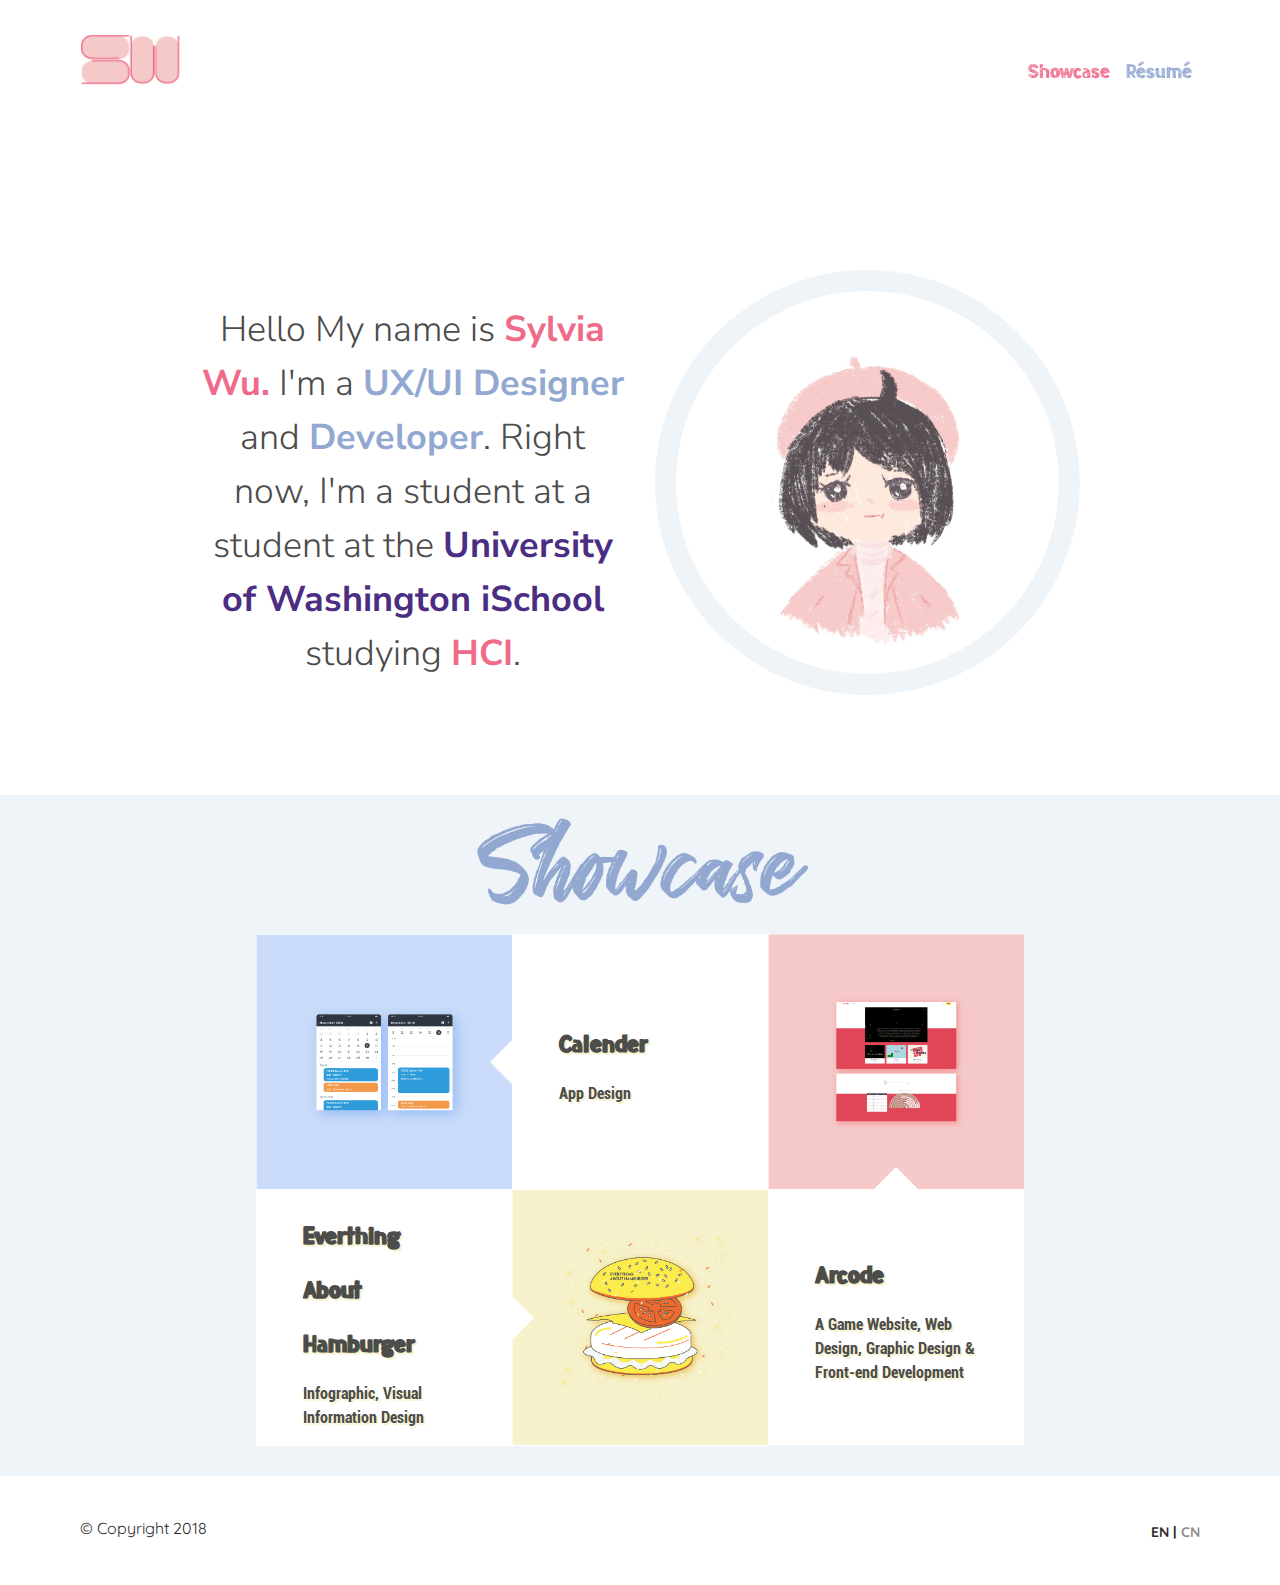
==== commit 281b86c3: "pj2" ====
--- a/index.html
+++ b/index.html
@@ -44,16 +44,10 @@
                         </ul>
                 <ul class="nav navbar-nav navbar-right float-xs-right">
                     <li class="nav-item">
-                        <a class="nav-link page-scroll" href="index.html">About Me</a>
-                    </li>
-                    <li class="nav-item">
-                        <a class="nav-link page-scroll" href="#what">Projects</a>
+                        <a class="nav-link page-scroll selected" href="index.html">Showcase</a>
                     </li>
                     <li class="nav-item">
                         <a class="nav-link page-scroll" href="resume.html">Résumé</a>
-                    </li>
-                    <li class="nav-item"> 
-                         <a class="nav-link page-scroll" href="#how">Contacts</a> 
                     </li>
                 </ul>
             </div>
@@ -73,10 +67,7 @@
                             <nav>
                                 <ul class="cd-primary-nav">
                                     <li><a href="index.html" class="selected">Showcase</a></li>
-                                    <li><a href="news.html">News</a></li>
-                                    <li><a href="profile.html">Profile</a></li>
-                                    <li><a href="#">Docs</a></li>
-                                    <li><a href="#">Contact</a></li>
+                                    <li><a href="resume.html">Résumé</a></li>
                                 </ul>
                             </nav>
                         </div>  <!-- .cd-half-block -->
@@ -88,9 +79,7 @@
                                     <li>(206)954-2392</li>
                                 </ul>
                                 <ul class="cd-contact-socials">
-                                    <li><a href="#0">Instagram</a></li>   
-                                    <li><a href="#0">Behance</a></li>   
-                                    <li><a href="#0">Dribbble</a></li>    
+                                    <li><a href="https://www.linkedin.com/in/xilinw/">LinkedIn</a></li>   
                                 </ul>
                             </address>
                         </div> <!-- .cd-half-block -->
@@ -121,9 +110,10 @@
                 <div class="title-sm">
                     <img class="img-responsive" src="img/showcase.png" alt="Showcase">
                 </div>
+               
                     <div class="projects-feed cf">
                         <article class="project cf">
-                            <a href="portfolio-item.html" title="Craft Tamale">
+                            <a href="https://www.figma.com/file/P0sWpxYjXEFr59vWc4Ndbn/Workspace-Copy?node-id=135%3A962" target="_blank" title="Figma Prototype">
                                 <div class="thumb">
                                     <div data-picture data-alt="">
                                         <div data-src="img/portfolio-1.png"></div>                                            
@@ -141,7 +131,7 @@
                                         <div class="project-content">
                                             <div class="table">
                                                 <div class="table-cell">
-                                                    <h2 class="thumbnail-title">Message App</h2>
+                                                    <h2 class="thumbnail-title">Calender</h2>
                                                     
                                                     <p class="thumbnail-description">App Design</p>
                                                 </div>
@@ -153,7 +143,7 @@
                                 </a>
                             </article>
                             <article class="project cf">
-                                <a href="portfolio-item.html" title="IKEA Singapore">
+                                <a href="portfolio-2.html" target="_blank" title="See the Journey">
                                     <div class="thumb">
                                         <div data-picture data-alt="">
                                             <div data-src="img/portfolio-2.png"></div>
@@ -172,9 +162,9 @@
                                         <div class="project-content">
                                             <div class="table">
                                                 <div class="table-cell">
-                                                    <h2 class="thumbnail-title">FLO</h2>
+                                                    <h2 class="thumbnail-title">Arcode</h2>
                                                     
-                                                    <p class="thumbnail-description">A New Design Language</p>
+                                                    <p class="thumbnail-description">A Game Website, Web Design, Graphic Design & Front-end Development</p>
                                                 </div>
                                             </div>
                                         </div>
@@ -184,7 +174,7 @@
                                 </a>
                             </article>
                             <article class="project cf">
-                                <a href="portfolio-item.html" title="Comuna">
+                                <a href="http://xilinw.wixsite.com/362portfolio2018" target="_blank" title="Everyting About Hamburger">
                                     <div class="thumb">
                                         <div data-picture data-alt="">
                                             <div data-src="img/portfolio-3.png"></div>
@@ -214,14 +204,14 @@
                                     <div class="overlay"></div>
                                 </a>
                             </article>
-                            
+                        </div> 
                             
                         <!--END .projects-feed-->
                         </div>
                                     
                     <!--END .site-content-->
                     </section>
-                </div>
+              
 
         
 
--- a/style.css
+++ b/style.css
@@ -41,6 +41,18 @@
 	    url('fonts/meatloaf.ttf') 
 }
 
+@font-face {
+    font-family: 'historia';
+    src: 
+	    url('fonts/TheHistoriaDemo.ttf') 
+}
+
+@font-face {
+    font-family: 'robotobc';
+    src: 
+	    url('fonts/Roboto-BoldCondensed.ttf') 
+}
+
 /*=================================*/
 /* Main Styles
 /*=================================*/
@@ -75,6 +87,21 @@
     /*background-color: white;*/
 }
 
+a, a:visited {
+    color: #92a8d1;
+    /*color: #90D4C5;*/
+    text-decoration: none;
+    transition: color 0.1s ease-in-out;
+}
+a:hover, a:active {
+    color: #f5c9c8;
+    text-decoration: none;
+}
+
+.nav-item .selected {
+    color: #ef6b89;
+}
+
 .logo {
     position: fixed;
     display: inline-block;
@@ -135,11 +162,97 @@
     color: #f5c9c8;
 }
 
-
-
-
-
-
+.color2 {
+    color: #FC9F9F;
+}
+
+
+
+/*=================================*/
+/* Project Item Style
+/*=================================*/
+.navbar-pj1 li a:hover {
+    color: #97C1FC;
+}
+
+.navbar-pj2 li a:hover {
+    color: #FC9F9F;
+}
+
+.site-header img {
+    margin-top: 50px;
+    margin-bottom: 50px;
+}
+
+.site-header {
+    text-align: center;
+    margin-bottom: -50px;
+}
+
+.title1 {
+    font-family: "historia", Arial, Helvetica, sans-serif;
+    font-size: 36px;
+}
+
+.description {
+    text-align: left;
+    text-indent: 50px;
+}
+
+.section-lg .description {
+    width: 80%;
+    margin-left: auto;
+    margin-right: auto;
+}
+
+.information .title1 {
+    margin-bottom: 30px;
+}
+
+.information p {
+    text-align: left;
+}
+
+.title1 {
+    margin-bottom: -30px;
+}
+
+.title2 {
+    font-family: "meatloaf", sans-serif;
+    font-size: 72px;
+    margin: 30px 0 0 0;
+    line-height: 80%;
+}
+
+.section-lg {
+    text-align: center;
+    padding: 100px 0 0 0;
+}
+
+.section-lg img{
+    margin-top: 20px;
+}
+
+.description p {
+    font-family: 'Nunito Sans', sans-serif;
+    font-weight: 300;
+    color: #4c4c4b;
+    font-size: 22px;
+    margin-top: 30px;
+}
+
+.section-lg .description{
+    margin-top: 70px;
+
+}
+
+.pj1 .title1 {
+    color: #97C1FC;
+}
+
+.pj2 .title1 {
+    color: #FC9F9F;
+}
 
 /*=================================*/
 /* Resume Style
@@ -172,16 +285,7 @@
 .no-js body {
     opacity: 1;
 }
-a, a:visited {
-    color: #92a8d1;
-    /*color: #90D4C5;*/
-    text-decoration: none;
-    transition: color 0.1s ease-in-out;
-}
-a:hover, a:active {
-    color: #90D4C5;
-    text-decoration: none;
-}
+
 
 h1,h2,h3 {
     font-weight: bold;
@@ -516,7 +620,7 @@
     left: 0;
     height: 100%;
     width: 100%;
-    background-color: #f5c9c8;
+    background-color: #fff0f0;
     visibility: hidden;
     -webkit-transition: visibility 0s 0.7s;
     -moz-transition: visibility 0s 0.7s;
@@ -577,27 +681,28 @@
     display: inline-block;
 }
 .cd-nav .cd-primary-nav a.selected {
-    color: #ffffff;
+    color: #ec6b88;
 }
 .no-touch .cd-nav .cd-primary-nav a:hover {
-    color: #ffffff;
+    color: #f5c9c8;
 }
 .cd-nav .cd-contact-info {
     margin-top: 20px;
     margin-bottom: 20px;
 }
 .cd-nav .cd-contact-info li {
+    font-family: "robotobc", Arial, Helvetica, sans-serif;
     margin-bottom: 0.5em;
     line-height: 1.2;
-    color: rgba(255, 255, 255, 0.3);
+    color: #f5c9c8;
 }
 .cd-nav .cd-contact-info a {
-    color: #ffffff;
-    color: rgba(255, 255, 255, 0.3);
+    color: #f5c9c8;
+    
 }
 .cd-nav .cd-contact-info a:hover {
-    color: #ffffff;
-    color: rgba(255, 255, 255, 1);
+    color: #ec6b88;
+
 }
 .cd-nav .cd-contact-info span {
     display: block;
@@ -612,13 +717,13 @@
     line-height: 1.8;
 }
 .cd-nav .cd-contact-socials a {
-    color: rgba(255, 255, 255, 0.3);
+    color: #f5c9c8;
     text-transform: uppercase;
     letter-spacing: 2px;
     font-size: 16px
 }
 .cd-nav .cd-contact-socials a:hover {
-    color: #fff;
+    color: #ec6b88;
 }
 .no-js main {
     height: auto;
@@ -642,6 +747,8 @@
 /*===== Projects Feed =====*/
 .projects-feed {
     clear: both;
+    margin-bottom: 30px;
+    
 }
 .projects-feed .project {
     background: #fff;
@@ -703,27 +810,29 @@
     vertical-align: middle;
 }
 .thumbnail-title {
-    color: #2c2c2c;
-    font-family: 'Righteous',helvetica,sans-serif;
-    font-size: 21px;
+    color: #4c4c4b;
+    font-family: 'meatloaf',helvetica,sans-serif;
+    font-size: 40px;
     margin: 0 auto 10px auto;
     text-align: left;
-    letter-spacing: 4px;
-    text-transform:uppercase;
+    
+    
     max-width: 360px;
     width: 75%;
     word-wrap: break-word;
+    text-shadow: 2px 2px #f7f3cb;
 }
 .thumbnail-description {
-    color: #2c2c2c;
-    font-family: 'quicksand', Arial, sans-serif;
+    color: #4c4c4b;
+    font-family: 'robotobc', Arial, sans-serif;
     font-size: 16px;
     margin: 0 auto;
     max-height: 5em;
     max-width: 360px;
     text-align: left;
+    text-shadow: 2px 2px #f7f3cb;
     width: 75%;
-    text-transform: uppercase;
+    
 }
 /*===== Project Assets =====*/
 .thumb img {
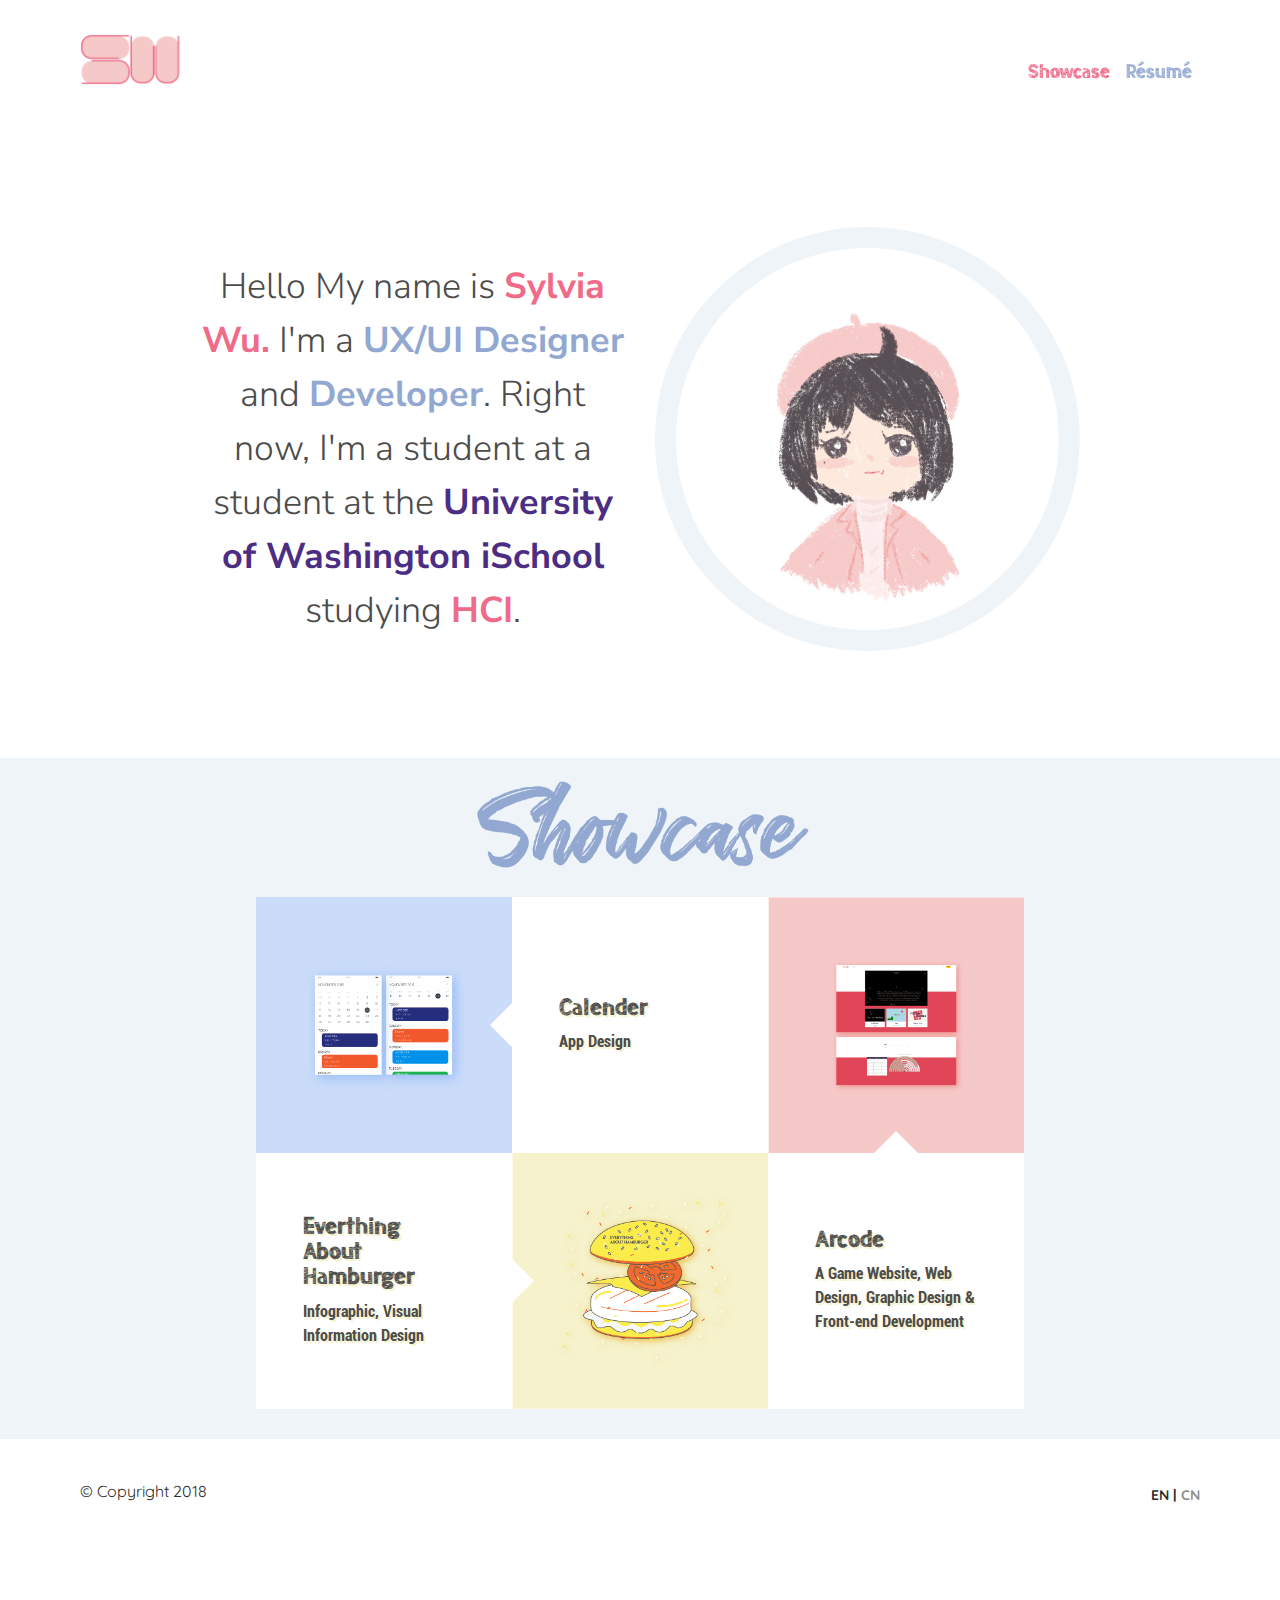
==== commit d26452fa: "3pj ready" ====
--- a/index.html
+++ b/index.html
@@ -6,11 +6,11 @@
     <meta name="viewport" content="width=device-width, initial-scale=1, shrink-to-fit=no">
     <link rel="stylesheet" href="https://maxcdn.bootstrapcdn.com/bootstrap/4.0.0/css/bootstrap.min.css" integrity="sha384-Gn5384xqQ1aoWXA+058RXPxPg6fy4IWvTNh0E263XmFcJlSAwiGgFAW/dAiS6JXm" crossorigin="anonymous">
     <meta http-equiv="x-ua-compatible" content="ie=edge">
-    <title>SW</title>
+    <title>Showcase-Sylvia Wu</title>
  
     <link rel="stylesheet" href="style.css" media="screen" />
    
-
+    <link rel="shortcut icon" href="img/favicon.png" />
     <link href='http://fonts.googleapis.com/css?family=Righteous&subset=latin,latin-ext' rel='stylesheet' type='text/css'>
     <link href='http://fonts.googleapis.com/css?family=Quicksand:300,400,700' rel='stylesheet' type='text/css'>
 
@@ -87,7 +87,7 @@
                 </div><!-- .cd-nav -->
         </nav>
 
-        <header class="site-header cf">
+        <header class="site-header cf index-header">
             <div class="row align-items-center flex-row-reverse">
                 <div class="me col-sm-6 col-sm-push-6">
                     <img class="img-responsive" src="img/sketch.png" alt="Learning and Memory">
@@ -113,7 +113,7 @@
                
                     <div class="projects-feed cf">
                         <article class="project cf">
-                            <a href="https://www.figma.com/file/P0sWpxYjXEFr59vWc4Ndbn/Workspace-Copy?node-id=135%3A962" target="_blank" title="Figma Prototype">
+                            <a href="portfolio-1.html" target="_blank" title="See the Journey">
                                 <div class="thumb">
                                     <div data-picture data-alt="">
                                         <div data-src="img/portfolio-1.png"></div>                                            
@@ -174,7 +174,7 @@
                                 </a>
                             </article>
                             <article class="project cf">
-                                <a href="http://xilinw.wixsite.com/362portfolio2018" target="_blank" title="Everyting About Hamburger">
+                                <a href="portfolio-3.html" target="_blank" title="See the Journey">
                                     <div class="thumb">
                                         <div data-picture data-alt="">
                                             <div data-src="img/portfolio-3.png"></div>
--- a/style.css
+++ b/style.css
@@ -131,7 +131,12 @@
     font-size: 30px;
 }
 
-
+.index-header {
+    margin-top: -100px;
+}
+.content {
+    margin-top: 50px;
+}
 
 .introduction {
     padding-top: 40px;
@@ -141,6 +146,10 @@
     font-size: 16px;
 }
 
+.thumbnail-title {
+    line-height: 70%;
+}
+
 
 strong{
     font-weight: 700;
@@ -171,17 +180,27 @@
 /*=================================*/
 /* Project Item Style
 /*=================================*/
-.navbar-pj1 li a:hover {
+.navbar-pj li a:hover {
+    color: #92a8d1;
+}
+
+.navbar-pj1 li a {
     color: #97C1FC;
 }
 
-.navbar-pj2 li a:hover {
+.navbar-pj2 li a {
     color: #FC9F9F;
 }
 
-.site-header img {
+.navbar-pj3 li a {
+    color: #F7C874;
+}
+
+
+
+.header img {
     margin-top: 50px;
-    margin-bottom: 50px;
+    margin-bottom: -50px;
 }
 
 .site-header {
@@ -210,7 +229,9 @@
 }
 
 .information p {
+    font-family: 'Nunito Sans', sans-serif;
     text-align: left;
+    font-weight: 300;
 }
 
 .title1 {
@@ -222,6 +243,12 @@
     font-size: 72px;
     margin: 30px 0 0 0;
     line-height: 80%;
+}
+
+.section-sm {
+    width: 80%;
+    margin-left: auto;
+    margin-right: auto;
 }
 
 .section-lg {
@@ -246,6 +273,34 @@
 
 }
 
+.result {
+    background-color: #FFFDEE;
+}
+
+.video {
+    margin-top: 100px;
+    margin-bottom: 100px;
+}
+
+.margin {
+    margin-top: 100px;
+}
+
+.margin-50 {
+    margin-top: 50px;
+}
+
+
+.infographic {
+    width: 50%;
+    padding: 50px;
+
+}
+
+.img-lg {
+    margin-top: 100px;
+}
+
 .pj1 .title1 {
     color: #97C1FC;
 }
@@ -253,6 +308,72 @@
 .pj2 .title1 {
     color: #FC9F9F;
 }
+.pj3 .title1 {
+    color: #F7C874;
+}
+
+/*=================================*/
+/* Dropdown Style
+/*=================================*/
+
+/* Navbar container */
+.navbar {
+    overflow: hidden;
+  }
+  
+  /* Links inside the navbar */
+
+  
+  /* The dropdown container */
+  .dropdown {
+    float: left;
+    overflow: hidden;
+  }
+  
+  /* Dropdown button */
+  .dropdown .dropbtn {
+    font-size: 16px; 
+    border: none;
+    outline: none;
+    color: white;
+    padding: 14px 16px;
+    background-color: inherit;
+    font-family: inherit; /* Important for vertical align on mobile phones */
+    margin: 0; /* Important for vertical align on mobile phones */
+  }
+  
+  /* Add a red background color to navbar links on hover */
+  
+  /* Dropdown content (hidden by default) */
+  .dropdown-content {
+    display: none;
+    position: absolute;
+    background-color: #f9f9f9;
+    min-width: 160px;
+    box-shadow: 0px 8px 16px 0px rgba(0,0,0,0.2);
+    z-index: 1;
+  }
+  
+  /* Links inside the dropdown */
+  .dropdown-content a {
+    float: none;
+    color: black;
+    padding: 12px 16px;
+    text-decoration: none;
+    display: block;
+    text-align: left;
+  }
+  
+  /* Add a grey background color to dropdown links on hover */
+  .dropdown-content a:hover {
+    background-color: #ddd;
+  }
+  
+  /* Show the dropdown menu on hover */
+  .dropdown:hover .dropdown-content {
+    display: block;
+  }
+
 
 /*=================================*/
 /* Resume Style
@@ -287,10 +408,7 @@
 }
 
 
-h1,h2,h3 {
-    font-weight: bold;
-    line-height: 1.5;
-}
+
 h1 {
     font-size: 2.2rem;
     letter-spacing: -1px;
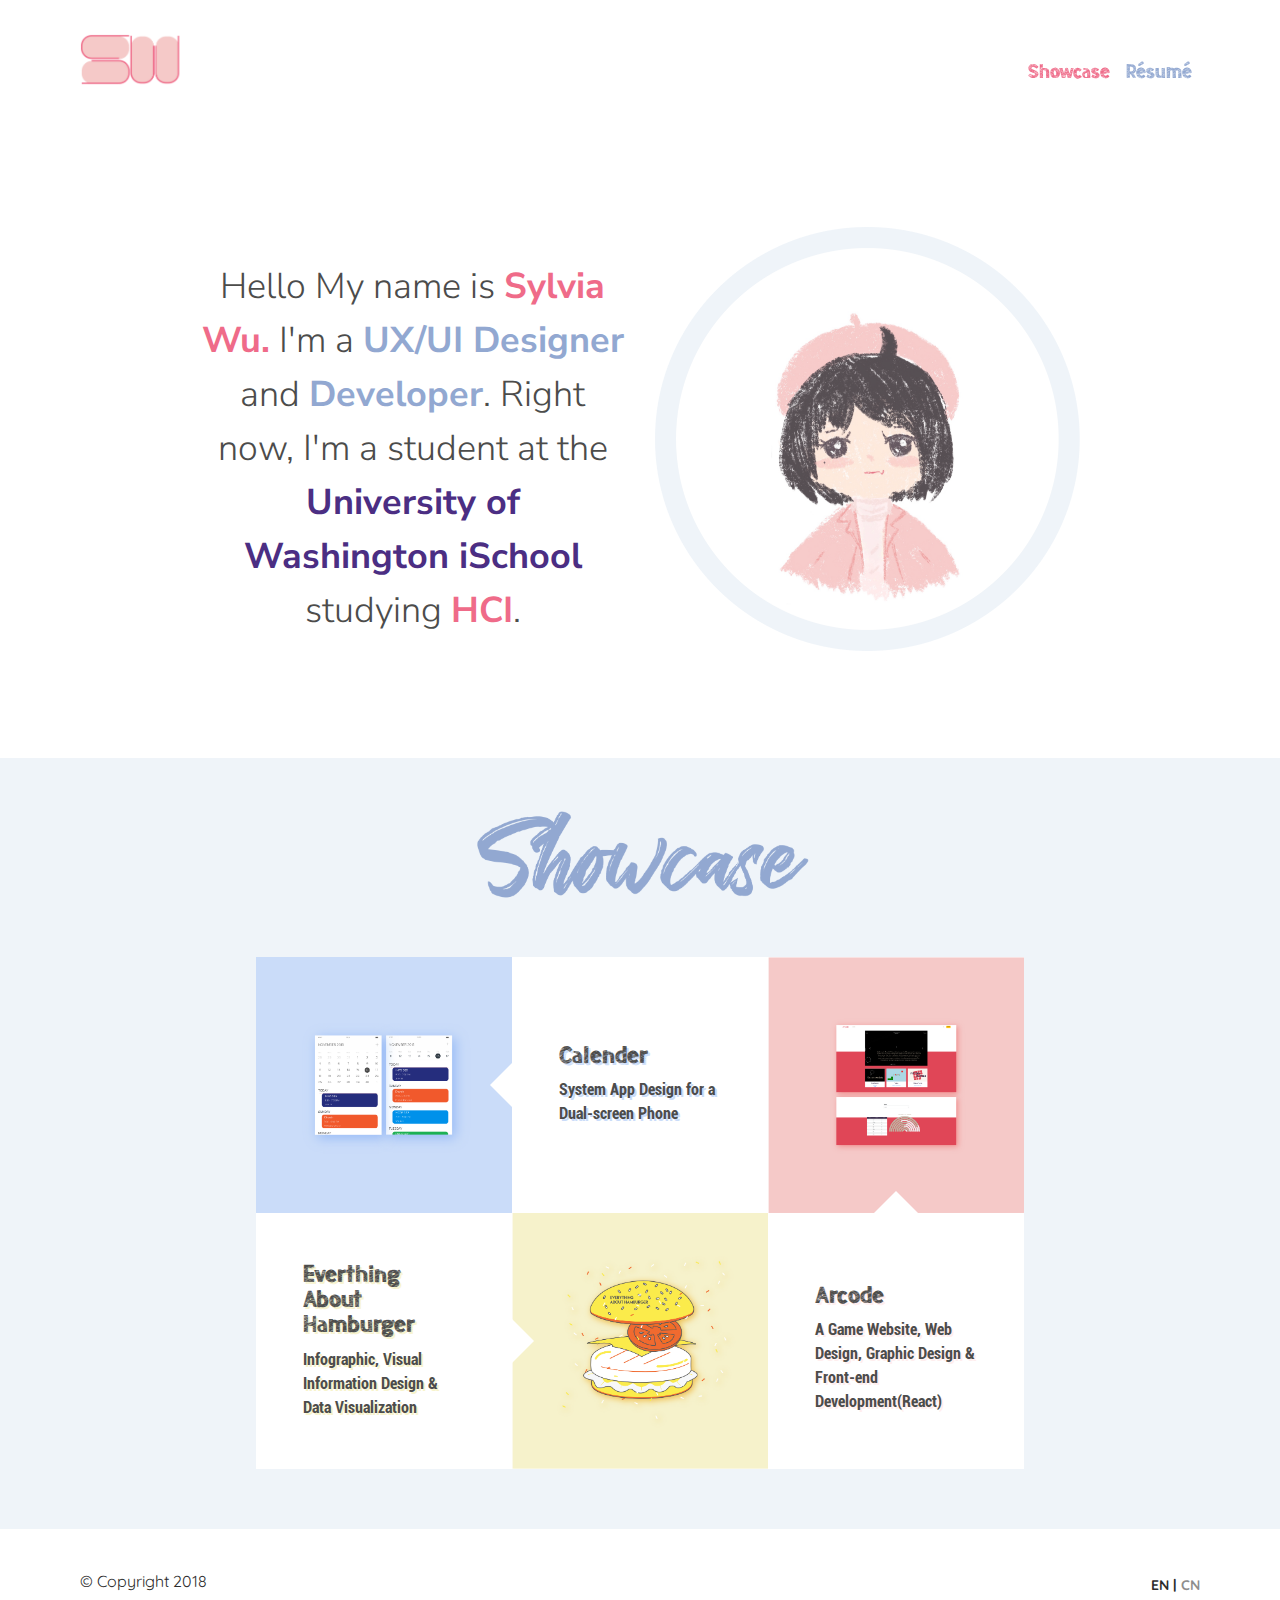
==== commit 1744d167: "typo" ====
--- a/index.html
+++ b/index.html
@@ -94,7 +94,7 @@
                 </div>
                 <div class="col-sm-6 col-sm-pull-6">
                     <p class="introduction">Hello  My name is <strong class="pink">Sylvia Wu.</strong> I'm a <strong class="serenity">UX/UI Designer</strong> and <strong class="serenity">Developer</strong>. 
-                        Right now, I'm a student at a student at the <strong class="purple">University of Washington iSchool</strong> studying <strong class="pink">HCI</strong>.</p>
+                        Right now, I'm a student at the <strong class="purple">University of Washington iSchool</strong> studying <strong class="pink">HCI</strong>.</p>
                 </div>
             </div>
 
@@ -110,7 +110,6 @@
                 <div class="title-sm">
                     <img class="img-responsive" src="img/showcase.png" alt="Showcase">
                 </div>
-               
                     <div class="projects-feed cf">
                         <article class="project cf">
                             <a href="portfolio-1.html" target="_blank" title="See the Journey">
@@ -130,10 +129,10 @@
                                     <div class="project-content-container">
                                         <div class="project-content">
                                             <div class="table">
-                                                <div class="table-cell">
+                                                <div class="table-cell dp-1">
                                                     <h2 class="thumbnail-title">Calender</h2>
                                                     
-                                                    <p class="thumbnail-description">App Design</p>
+                                                    <p class="thumbnail-description">System App Design for a Dual-screen Phone</p>
                                                 </div>
                                             </div>
                                         </div>
@@ -161,10 +160,10 @@
                                     <div class="project-content-container">
                                         <div class="project-content">
                                             <div class="table">
-                                                <div class="table-cell">
+                                                <div class="table-cell dp-2">
                                                     <h2 class="thumbnail-title">Arcode</h2>
                                                     
-                                                    <p class="thumbnail-description">A Game Website, Web Design, Graphic Design & Front-end Development</p>
+                                                    <p class="thumbnail-description">A Game Website, Web Design, Graphic Design & Front-end Development(React)</p>
                                                 </div>
                                             </div>
                                         </div>
@@ -192,10 +191,10 @@
                                     <div class="project-content-container">
                                         <div class="project-content">
                                             <div class="table">
-                                                <div class="table-cell">
+                                                <div class="table-cell dp-3">
                                                     <h2 class="thumbnail-title">Everthing About Hamburger</h2>
                                                     
-                                                    <p class="thumbnail-description">Infographic, Visual Information Design</p>
+                                                    <p class="thumbnail-description">Infographic, Visual Information Design & Data Visualization</p>
                                                 </div>
                                             </div>
                                         </div>
--- a/style.css
+++ b/style.css
@@ -865,8 +865,8 @@
 /*===== Projects Feed =====*/
 .projects-feed {
     clear: both;
-    margin-bottom: 30px;
-    
+    padding-top: 30px;
+    padding-bottom: 60px;    
 }
 .projects-feed .project {
     background: #fff;
@@ -938,7 +938,6 @@
     max-width: 360px;
     width: 75%;
     word-wrap: break-word;
-    text-shadow: 2px 2px #f7f3cb;
 }
 .thumbnail-description {
     color: #4c4c4b;
@@ -948,9 +947,19 @@
     max-height: 5em;
     max-width: 360px;
     text-align: left;
+    width: 75%;  
+}
+
+.dp-1 {
+    text-shadow: 2px 2px #cadcf9;
+}
+
+.dp-2 {
+    text-shadow: 2px 2px #ffeeee;
+}
+
+.dp-3 {
     text-shadow: 2px 2px #f7f3cb;
-    width: 75%;
-    
 }
 /*===== Project Assets =====*/
 .thumb img {
@@ -1457,6 +1466,7 @@
         width: 60%;
         margin-left: auto;
         margin-right: auto;
+        padding-top: 30px;
     }
 
     .site-content {
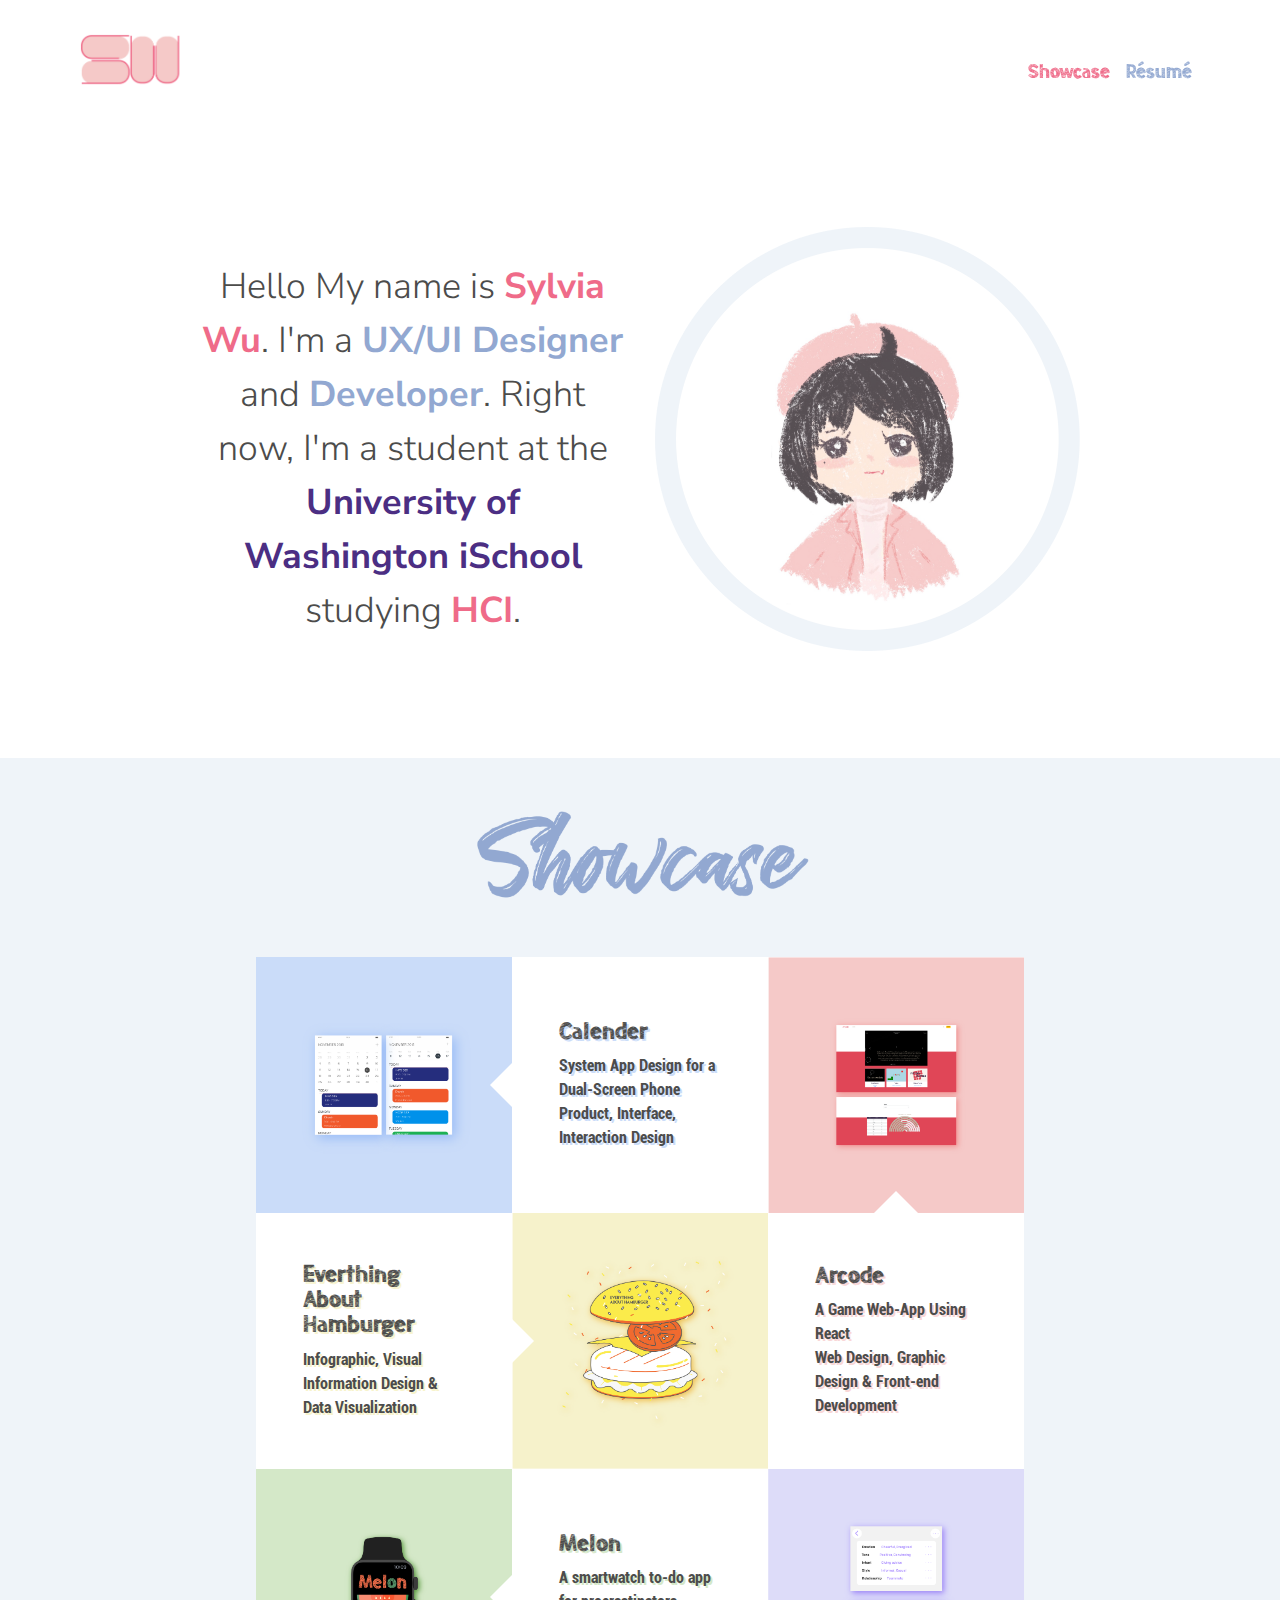
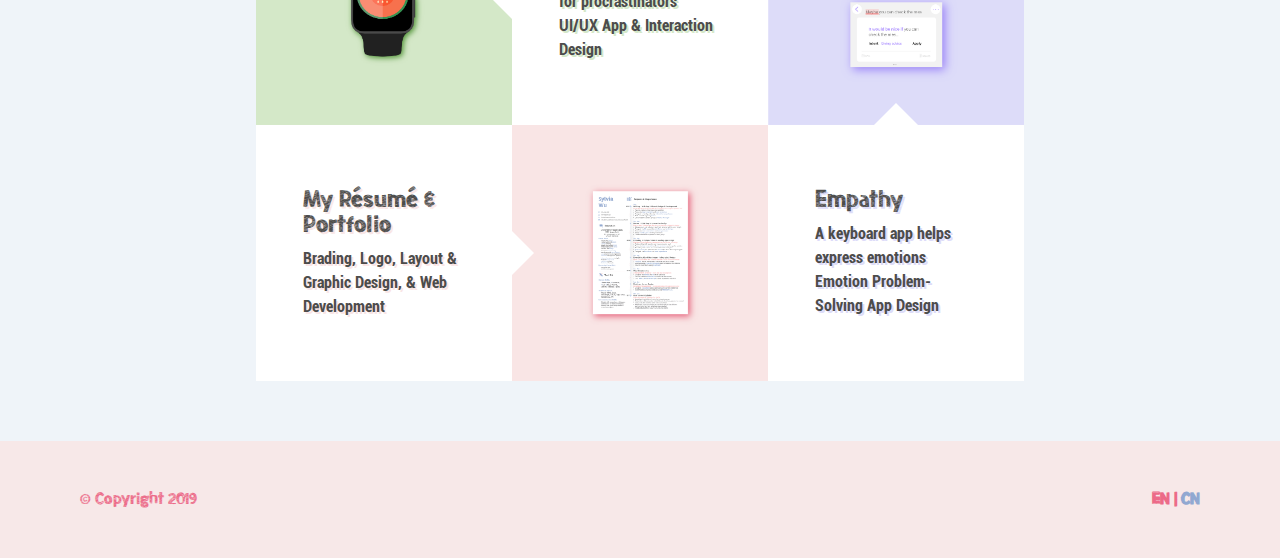
==== commit 7d13649b: "0415" ====
--- a/index.html
+++ b/index.html
@@ -93,7 +93,7 @@
                     <img class="img-responsive" src="img/sketch.png" alt="Learning and Memory">
                 </div>
                 <div class="col-sm-6 col-sm-pull-6">
-                    <p class="introduction">Hello  My name is <strong class="pink">Sylvia Wu.</strong> I'm a <strong class="serenity">UX/UI Designer</strong> and <strong class="serenity">Developer</strong>. 
+                    <p class="introduction">Hello  My name is <strong class="pink">Sylvia Wu</strong>. I'm a <strong class="serenity">UX/UI Designer</strong> and <strong class="serenity">Developer</strong>. 
                         Right now, I'm a student at the <strong class="purple">University of Washington iSchool</strong> studying <strong class="pink">HCI</strong>.</p>
                 </div>
             </div>
@@ -105,7 +105,6 @@
         </header><!-- / .site-header -->
 
         <div class="content">
-            
             <section class="site-content">
                 <div class="title-sm">
                     <img class="img-responsive" src="img/showcase.png" alt="Showcase">
@@ -131,8 +130,8 @@
                                             <div class="table">
                                                 <div class="table-cell dp-1">
                                                     <h2 class="thumbnail-title">Calender</h2>
-                                                    
-                                                    <p class="thumbnail-description">System App Design for a Dual-screen Phone</p>
+                                                    <p class="thumbnail-description">System App Design for a Dual-Screen Phone</p>
+                                                    <p class="thumbnail-description">Product, Interface, Interaction Design</p>
                                                 </div>
                                             </div>
                                         </div>
@@ -162,8 +161,8 @@
                                             <div class="table">
                                                 <div class="table-cell dp-2">
                                                     <h2 class="thumbnail-title">Arcode</h2>
-                                                    
-                                                    <p class="thumbnail-description">A Game Website, Web Design, Graphic Design & Front-end Development(React)</p>
+                                                    <p class="thumbnail-description">A Game Web-App Using React</p>
+                                                    <p class="thumbnail-description">Web Design, Graphic Design & Front-end Development</p>
                                                 </div>
                                             </div>
                                         </div>
@@ -193,7 +192,6 @@
                                             <div class="table">
                                                 <div class="table-cell dp-3">
                                                     <h2 class="thumbnail-title">Everthing About Hamburger</h2>
-                                                    
                                                     <p class="thumbnail-description">Infographic, Visual Information Design & Data Visualization</p>
                                                 </div>
                                             </div>
@@ -203,6 +201,98 @@
                                     <div class="overlay"></div>
                                 </a>
                             </article>
+                            <article class="project cf">
+                                <a href="https://courses.cs.washington.edu/courses/cse440/19wi/assets/projects/melon/" target="_blank" title="See the Journey">
+                                    <div class="thumb">
+                                        <div data-picture data-alt="">
+                                            <div data-src="img/portfolio-4.png"></div>                                            
+                                                <!--[if (lt IE 9) & (!IEMobile)]>
+                                                <div data-src="img/portfolio-1.jpg"></div>
+                                                <![endif]-->
+                                                
+                                                <noscript>
+                                                    <img src="img/portfolio-4.png" alt="" />
+                                                </noscript>
+                                            </div>
+                                        </div>
+                
+                                        <div class="project-content-container">
+                                            <div class="project-content">
+                                                <div class="table">
+                                                    <div class="table-cell dp-4">
+                                                        <h2 class="thumbnail-title">Melon</h2>
+                                                        <p class="thumbnail-description">A smartwatch to-do app for procrastinators</p>
+                                                        <p class="thumbnail-description">UI/UX App & Interaction Design</p>
+                                                    </div>
+                                                </div>
+                                            </div>
+                                        </div>
+                
+                                        <div class="overlay"></div>
+                                    </a>
+                                </article>
+                                <article class="project cf">
+                                    <a href="portfolio-5.html" target="_blank" title="See the Journey">
+                                        <div class="thumb">
+                                            <div data-picture data-alt="">
+                                                <div data-src="img/portfolio-5.png"></div>
+                                                
+                                                <!--[if (lt IE 9) & (!IEMobile)]>
+                                                <div data-src="img/portfolio-2.jpg"></div>
+                                                <![endif]-->
+                                                
+                                                <noscript>
+                                                    <img src="img/portfolio-5.png" alt="" />
+                                                </noscript>
+                                            </div>
+                                        </div>
+                
+                                        <div class="project-content-container">
+                                            <div class="project-content">
+                                                <div class="table">
+                                                    <div class="table-cell dp-5">
+                                                        <h2 class="thumbnail-title">Empathy</h2>
+                                                        <p class="thumbnail-description">A keyboard app helps express emotions</p>
+                                                        <p class="thumbnail-description">Emotion Problem-Solving App Design</p>
+                                                    </div>
+                                                </div>
+                                            </div>
+                                        </div>
+                
+                                        <div class="overlay"></div>
+                                    </a>
+                                </article>
+                                <article class="project cf">
+                                    <a href="resume.html" target="_blank" title="See the Journey">
+                                        <div class="thumb">
+                                            <div data-picture data-alt="">
+                                                <div data-src="img/portfolio-6.png"></div>
+                                                
+                                                <!--[if (lt IE 9) & (!IEMobile)]>
+                                                <div data-src="img/portfolio-3.jpg"></div>
+                                                <![endif]-->
+                                                
+                                                <noscript>
+                                                    <img src="img/portfolio-6.png" alt="" />
+                                                </noscript>
+                                            </div>
+                                        </div>
+                
+                                        <div class="project-content-container">
+                                            <div class="project-content">
+                                                <div class="table">
+                                                    <div class="table-cell dp-6">
+                                                        <h2 class="thumbnail-title">My Résumé & Portfolio</h2>
+                                                        
+                                                        <p class="thumbnail-description">Brading, Logo, Layout & Graphic Design, & Web Development</p>
+                                                    </div>
+                                                </div>
+                                            </div>
+                                        </div>
+                
+                                        <div class="overlay"></div>
+                                    </a>
+                                </article>
                         </div> 
                             
                         <!--END .projects-feed-->
@@ -215,7 +305,7 @@
         
 
         <footer class="site-footer cf">
-            <p class="footer-text">© Copyright 2018 </p>
+            <p class="footer-text">© Copyright 2019</p>
             <nav class="languages" role="navigation">
                  <ul>
                     <li class="active"><a href="#">EN |</a></li>
--- a/style.css
+++ b/style.css
@@ -64,6 +64,8 @@
     font-family: sans-serif; /* 1 */
     -ms-text-size-adjust: 100%; /* 2 */
     -webkit-text-size-adjust: 100%; /* 2 */
+    min-height: 100vh;
+    height:100%;
 }
 body {
     background: #FFFFFF;
@@ -76,7 +78,9 @@
     transition: opacity 0.25s ease-in 0.1s;
     word-wrap: break-word;
     -webkit-text-size-adjust: none;
-}
+    height:100%;
+}
+
 .navbar {
     font-family: "meatloaf", sans-serif;
     width: 90%;
@@ -155,6 +159,11 @@
     font-weight: 700;
 }
 
+
+/*=================================*/
+/* Color Style
+/*=================================*/
+
 .pink {
     color: #ef6b89;
 }
@@ -175,7 +184,33 @@
     color: #FC9F9F;
 }
 
-
+.color5 {
+    color: #B297FF;
+}
+
+.dp-1 {
+    text-shadow: 2px 2px #cadcf9;
+}
+
+.dp-2 {
+    text-shadow: 2px 2px #F9D7D7;
+}
+
+.dp-3 {
+    text-shadow: 2px 2px #f7f3cb;
+}
+
+.dp-4 {
+    text-shadow: 2px 2px #D4E8C8;
+}
+
+.dp-5 {
+    text-shadow: 2px 2px #DDDCF9;
+}
+
+.dp-6 {
+    text-shadow: 2px 2px #F9E5E5;
+}
 
 /*=================================*/
 /* Project Item Style
@@ -195,12 +230,44 @@
 .navbar-pj3 li a {
     color: #F7C874;
 }
+.navbar-pj5 li a {
+    color: #B297FF;
+}
+
+.navbar-pj6 li a {
+    color: #f5c9c8;
+}
+
+
+.pj1 .title1 {
+    color: #97C1FC;
+}
+
+.pj2 .title1 {
+    color: #FC9F9F;
+}
+.pj3 .title1 {
+    color: #F7C874;
+}
+.pj5 .title1 {
+    color: #B297FF;
+}
+.pj6 .title1 {
+    color: #f5c9c8;
+}
+
+
+
 
 
 
 .header img {
     margin-top: 50px;
     margin-bottom: -50px;
+}
+
+.header-50 {
+    margin-top: -50px;
 }
 
 .site-header {
@@ -256,6 +323,9 @@
     padding: 100px 0 0 0;
 }
 
+.pj6 .section-lg {
+    margin-bottom: -50px;
+}
 .section-lg img{
     margin-top: 20px;
 }
@@ -301,16 +371,6 @@
     margin-top: 100px;
 }
 
-.pj1 .title1 {
-    color: #97C1FC;
-}
-
-.pj2 .title1 {
-    color: #FC9F9F;
-}
-.pj3 .title1 {
-    color: #F7C874;
-}
 
 /*=================================*/
 /* Dropdown Style
@@ -571,24 +631,24 @@
 .languages ul {
     list-style: none;
     margin: 0;
-    padding: 0;
+    padding: 5px 0 0 0;
 }
 .languages ul li {
     display: inline-block;
     margin: 0;
 }
 .languages ul li a {
-    color: #8e8e8e;
+    color: #92A8D1;
     font-weight: bold;
-    font-size: 14px;
-    line-height: 14px;
+    font-size: 25px;
+    line-height: 25px;
 }
 .languages ul li a:hover {
-    color: #90D4C5; 
+    color: #F5C9C8; 
 }
 
 .languages ul li.active a {
-    color: #2c2c2c;
+    color: #EC6B88;
 }
 /*=================================*/
 /* Navigation Styles
@@ -950,17 +1010,8 @@
     width: 75%;  
 }
 
-.dp-1 {
-    text-shadow: 2px 2px #cadcf9;
-}
-
-.dp-2 {
-    text-shadow: 2px 2px #ffeeee;
-}
-
-.dp-3 {
-    text-shadow: 2px 2px #f7f3cb;
-}
+
+
 /*===== Project Assets =====*/
 .thumb img {
     width: 100%;
@@ -1265,7 +1316,7 @@
     overflow: hidden;
 }
 /*===== Footer =====*/
-.site-footer { padding: 40px 200px;}
+.site-footer { padding: 40px 200px;background-color: #f7e8e8;}
 
 /*=================================*/
 /* Structure
@@ -1295,6 +1346,7 @@
 }
 .site-content {
     clear: both;
+    margin-bottom: 0;
 }
 .site-content figure{
     margin:0;
@@ -1334,13 +1386,17 @@
 /* Footer Styles
 /*=================================*/
 .site-footer {
-    color: #2c2c2c;
-    font-family: 'quicksand', Arial, sans-serif;
-}
-.site-footer p { margin: 0; font-size: 16px;display: inline;}
+    color: #EC6B88;
+    font-family: 'meatloaf', Arial, sans-serif;
+    margin-bottom: 0;
+}
+.site-footer p { margin: 0; font-size: 25px;display: inline;}
+
+.site-footer a { font-size: 25px; }
+
 .site-footer a,
-.site-footer a:visited { color: #2c2c2c; }
-.site-footer a:hover { color: #90D4C5; } 
+.site-footer a:visited { color: #EC6B88; }
+.site-footer a:hover { color: #F5C9C8; } 
 
 /*=================================*/
 /* Media Queries
